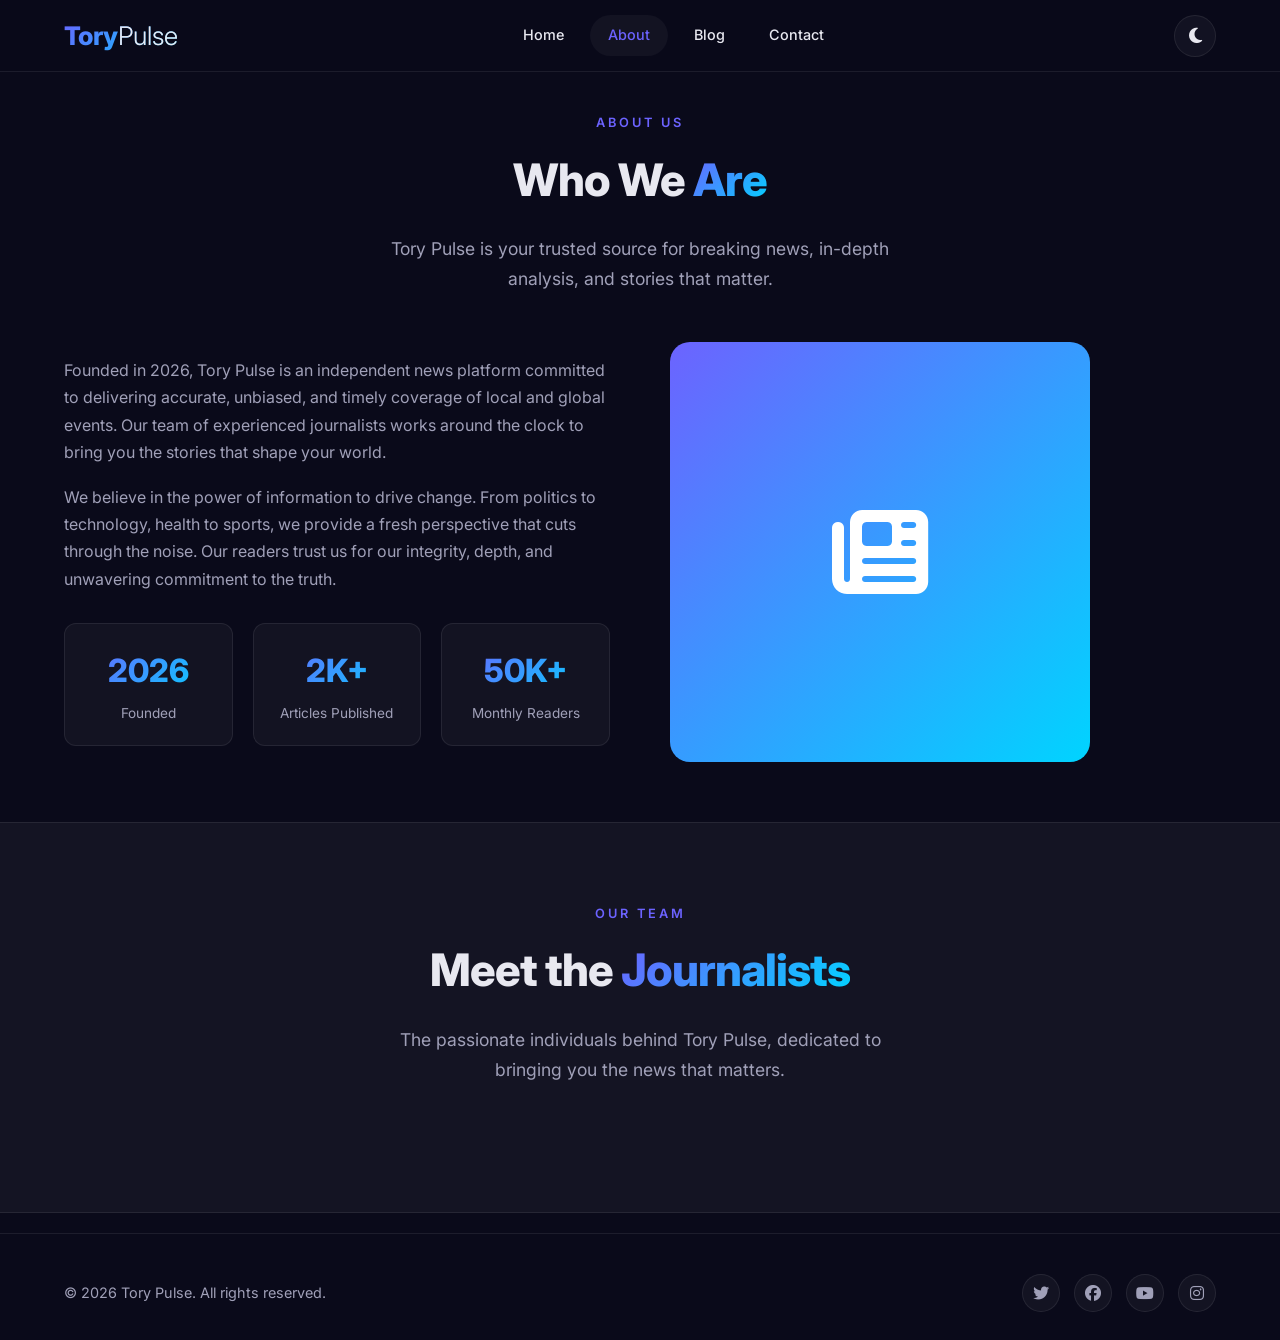
==== about.html @ 14d014d5 "Update About page for Tory Pulse branding" ====
<!DOCTYPE html>
<html lang="en" data-theme="dark">
<head>
    <meta charset="UTF-8" />
    <meta name="viewport" content="width=device-width, initial-scale=1.0" />
    <title>Tory Pulse | About Us</title>
    <link href="https://fonts.googleapis.com/css2?family=Inter:wght@300;400;500;600;700;800;900&display=swap" rel="stylesheet" />
    <link rel="stylesheet" href="https://cdnjs.cloudflare.com/ajax/libs/font-awesome/6.5.0/css/all.min.css" />
    <link rel="stylesheet" href="css/style.css" />
</head>
<body>

    <!-- HEADER -->
    <header class="header">
        <div class="container">
            <a href="index.html" class="logo">Tory<span>Pulse</span></a>
            <nav class="nav-links" id="navLinks">
                <a href="index.html">Home</a>
                <a href="about.html" class="active">About</a>
                <a href="blog.html">Blog</a>
                <a href="contact.html">Contact</a>
            </nav>
            <div style="display:flex;align-items:center;gap:6px;">
                <button class="theme-toggle" id="themeToggle"><i class="fas fa-moon"></i></button>
                <button class="hamburger" id="hamburger"><span></span><span></span><span></span></button>
            </div>
        </div>
    </header>

    <!-- ABOUT HERO -->
    <section style="padding:calc(var(--header-height) + 40px) 0 60px;">
        <div class="container">
            <div class="section-header center">
                <div class="section-label">About Us</div>
                <h2 class="section-title">Who We <span class="highlight">Are</span></h2>
                <p class="section-desc">Tory Pulse is your trusted source for breaking news, in-depth analysis, and stories that matter.</p>
            </div>
            <div class="about-grid">
                <div class="about-text">
                    <p>
                        Founded in 2026, Tory Pulse is an independent news platform committed to delivering accurate, unbiased, and timely coverage of local and global events. Our team of experienced journalists works around the clock to bring you the stories that shape your world.
                    </p>
                    <p>
                        We believe in the power of information to drive change. From politics to technology, health to sports, we provide a fresh perspective that cuts through the noise. Our readers trust us for our integrity, depth, and unwavering commitment to the truth.
                    </p>
                    <div class="about-stats">
                        <div class="stat-item">
                            <div class="number">2026</div>
                            <div class="label">Founded</div>
                        </div>
                        <div class="stat-item">
                            <div class="number">2K+</div>
                            <div class="label">Articles Published</div>
                        </div>
                        <div class="stat-item">
                            <div class="number">50K+</div>
                            <div class="label">Monthly Readers</div>
                        </div>
                    </div>
                </div>
                <div class="about-image">
                    <div class="img-placeholder">
                        <i class="fas fa-newspaper"></i>
                    </div>
                </div>
            </div>
        </div>
    </section>

    <!-- OUR TEAM (replacing Skills) -->
    <section style="background:var(--bg-card);border-top:1px solid var(--border);border-bottom:1px solid var(--border);padding:80px 0;">
        <div class="container">
            <div class="section-header center">
                <div class="section-label">Our Team</div>
                <h2 class="section-title">Meet the <span class="highlight">Journalists</span></h2>
                <p class="section-desc">The passionate individuals behind Tory Pulse, dedicated to bringing you the news that matters.</p>
            </div>
            <div class="projects-grid" id="teamGrid">
                <!-- Injected via JS -->
            </div>
        </div>
    </section>

    <!-- FOOTER -->
    <footer class="footer">
        <div class="container">
            <div class="copy">&copy; 2026 Tory Pulse. All rights reserved.</div>
            <div class="social-links">
                <a href="#"><i class="fab fa-twitter"></i></a>
                <a href="#"><i class="fab fa-facebook"></i></a>
                <a href="#"><i class="fab fa-youtube"></i></a>
                <a href="#"><i class="fab fa-instagram"></i></a>
            </div>
        </div>
    </footer>

    <script src="js/script.js"></script>
</body>
</html>
---- css/style.css ----
:root {
            --primary: #6C63FF;
            --primary-dark: #5a52d5;
            --secondary: #00D4FF;
            --accent: #FF6B9D;
            --bg: #0a0a1a;
            --bg-card: rgba(255, 255, 255, 0.04);
            --bg-card-hover: rgba(255, 255, 255, 0.08);
            --text: #e8e8f0;
            --text-muted: #a0a0b8;
            --border: rgba(255, 255, 255, 0.08);
            --radius: 20px;
            --radius-sm: 12px;
            --transition: 0.4s cubic-bezier(0.25, 0.46, 0.45, 0.94);
            --font: 'Inter', sans-serif;
            --max-width: 1200px;
            --header-height: 72px;
        }
        [data-theme="light"] {
            --bg: #f5f5fa;
            --bg-card: rgba(0, 0, 0, 0.04);
            --bg-card-hover: rgba(0, 0, 0, 0.08);
            --text: #1a1a2e;
            --text-muted: #555570;
            --border: rgba(0, 0, 0, 0.08);
        }
        * { margin:0; padding:0; box-sizing:border-box; }
        html { scroll-behavior:smooth; scroll-padding-top:var(--header-height); }
        body { font-family:var(--font); background:var(--bg); color:var(--text); line-height:1.7; transition:background var(--transition), color var(--transition); }
        a { text-decoration:none; color:inherit; }
        .container { max-width:var(--max-width); margin:0 auto; padding:0 24px; }

        /* HEADER */
        .header { position:fixed; top:0; left:0; right:0; height:var(--header-height); z-index:1000; background:rgba(10,10,26,0.75); backdrop-filter:blur(16px); border-bottom:1px solid var(--border); display:flex; align-items:center; }
        [data-theme="light"] .header { background:rgba(245,245,250,0.80); }
        .header .container { display:flex; align-items:center; justify-content:space-between; width:100%; }
        .logo { font-size:1.6rem; font-weight:800; background:linear-gradient(135deg, var(--primary), var(--secondary)); -webkit-background-clip:text; -webkit-text-fill-color:transparent; background-clip:text; }
        .logo span { font-weight:300; -webkit-text-fill-color:var(--text); }
        .nav-links { display:flex; align-items:center; gap:8px; }
        .nav-links a { padding:8px 18px; border-radius:50px; font-size:0.9rem; font-weight:500; transition:all var(--transition); cursor:pointer; }
        .nav-links a:hover, .nav-links a.active { background:var(--bg-card); color:var(--primary); }
        .theme-toggle { background:var(--bg-card); border:1px solid var(--border); border-radius:50px; width:42px; height:42px; display:flex; align-items:center; justify-content:center; cursor:pointer; font-size:1.1rem; color:var(--text); transition:all var(--transition); margin-left:6px; }
        .theme-toggle:hover { background:var(--bg-card-hover); transform:rotate(20deg); }
        .hamburger { display:none; flex-direction:column; gap:5px; cursor:pointer; background:none; border:none; padding:6px; }
        .hamburger span { display:block; width:26px; height:2.5px; background:var(--text); border-radius:4px; transition:all var(--transition); }
        .hamburger.active span:nth-child(1) { transform:rotate(45deg) translate(5px,5px); }
        .hamburger.active span:nth-child(2) { opacity:0; }
        .hamburger.active span:nth-child(3) { transform:rotate(-45deg) translate(5px,-5px); }

        /* PAGE SECTIONS */
        .page-section { display:none; padding-top:var(--header-height); }
        .page-section.active { display:block; }

        /* HERO (on home) */
        .hero { min-height:100vh; display:flex; align-items:center; padding:calc(var(--header-height)+40px) 0 60px; }
        .hero .container { display:grid; grid-template-columns:1fr 1fr; gap:60px; align-items:center; }
        .hero-content h1 { font-size:3.8rem; font-weight:900; line-height:1.1; margin-bottom:16px; }
        .hero-content h1 .highlight { background:linear-gradient(135deg, var(--primary), var(--secondary)); -webkit-background-clip:text; -webkit-text-fill-color:transparent; background-clip:text; }
        .hero-content .typing-wrapper { font-size:1.4rem; font-weight:500; color:var(--text-muted); margin-bottom:20px; min-height:2.4rem; }
        .hero-content .typing-wrapper .typed-text { color:var(--secondary); font-weight:600; }
        .hero-content p { font-size:1.1rem; color:var(--text-muted); max-width:480px; margin-bottom:32px; }
        .hero-buttons { display:flex; gap:14px; flex-wrap:wrap; }
        .hero-image .avatar-wrapper { width:380px; height:380px; border-radius:50%; background:linear-gradient(135deg, var(--primary), var(--secondary)); padding:5px; animation:float 6s ease-in-out infinite; }
        .hero-image .avatar-wrapper .avatar { width:100%; height:100%; border-radius:50%; background:var(--bg); display:flex; align-items:center; justify-content:center; font-size:8rem; color:var(--primary); }
        @keyframes float { 0%,100% { transform:translateY(0); } 50% { transform:translateY(-18px); } }
        .hero-social { display:flex; gap:16px; margin-top:28px; }
        .hero-social a { width:44px; height:44px; border-radius:50%; background:var(--bg-card); border:1px solid var(--border); display:flex; align-items:center; justify-content:center; color:var(--text-muted); font-size:1.2rem; transition:all var(--transition); }
        .hero-social a:hover { background:var(--primary); color:#fff; transform:translateY(-4px); }

        /* BUTTONS */
        .btn { display:inline-flex; align-items:center; gap:10px; padding:14px 32px; border-radius:50px; font-weight:600; font-size:0.95rem; border:none; cursor:pointer; transition:all var(--transition); background:var(--bg-card); color:var(--text); border:1px solid var(--border); }
        .btn-primary { background:linear-gradient(135deg, var(--primary), var(--secondary)); color:#fff !important; border:none; }
        .btn-primary:hover { transform:translateY(-3px); box-shadow:0 12px 40px rgba(108,99,255,0.35); }
        .btn-outline:hover { background:var(--bg-card-hover); transform:translateY(-3px); }

        /* SECTION COMMON */
        section { padding:80px 0; }
        .section-label { font-size:0.8rem; text-transform:uppercase; letter-spacing:3px; color:var(--primary); font-weight:600; margin-bottom:8px; }
        .section-title { font-size:2.8rem; font-weight:800; letter-spacing:-1px; margin-bottom:16px; }
        .section-title .highlight { background:linear-gradient(135deg, var(--primary), var(--secondary)); -webkit-background-clip:text; -webkit-text-fill-color:transparent; background-clip:text; }
        .section-desc { color:var(--text-muted); font-size:1.1rem; max-width:540px; }
        .section-header { margin-bottom:48px; }
        .section-header.center { text-align:center; }
        .section-header.center .section-desc { margin:0 auto; }

        /* ABOUT */
        .about-grid { display:grid; grid-template-columns:1fr 1fr; gap:60px; align-items:center; }
        .about-text p { color:var(--text-muted); margin-bottom:18px; }
        .about-stats { display:grid; grid-template-columns:repeat(3,1fr); gap:20px; margin-top:30px; }
        .stat-item { background:var(--bg-card); border:1px solid var(--border); border-radius:var(--radius-sm); padding:20px; text-align:center; transition:all var(--transition); }
        .stat-item:hover { transform:translateY(-4px); background:var(--bg-card-hover); }
        .stat-item .number { font-size:2rem; font-weight:800; background:linear-gradient(135deg, var(--primary), var(--secondary)); -webkit-background-clip:text; -webkit-text-fill-color:transparent; background-clip:text; }
        .stat-item .label { font-size:0.85rem; color:var(--text-muted); margin-top:4px; }
        .about-image .img-placeholder { width:100%; max-width:420px; aspect-ratio:1/1; border-radius:var(--radius); background:linear-gradient(135deg, var(--primary), var(--secondary)); display:flex; align-items:center; justify-content:center; font-size:6rem; color:#fff; }

        /* SKILLS */
        .skills-grid { display:grid; grid-template-columns:repeat(auto-fit,minmax(140px,1fr)); gap:20px; }
        .skill-item { background:var(--bg-card); border:1px solid var(--border); border-radius:var(--radius-sm); padding:24px 16px; text-align:center; transition:all var(--transition); }
        .skill-item:hover { transform:translateY(-6px); background:var(--bg-card-hover); border-color:var(--primary); }
        .skill-item .icon { font-size:2.6rem; margin-bottom:10px; display:block; }
        .skill-item .name { font-weight:600; font-size:0.95rem; }
        .skill-item .level { display:block; width:100%; height:4px; background:var(--border); border-radius:4px; margin-top:12px; overflow:hidden; }
        .skill-item .level .bar { height:100%; border-radius:4px; background:linear-gradient(90deg, var(--primary), var(--secondary)); width:0%; transition:width 1.2s ease; }

        /* PROJECTS */
        .project-filters { display:flex; gap:10px; flex-wrap:wrap; margin-bottom:32px; justify-content:center; }
        .project-filters .filter-btn { padding:8px 22px; border-radius:50px; background:var(--bg-card); border:1px solid var(--border); color:var(--text-muted); font-weight:500; font-size:0.85rem; cursor:pointer; transition:all var(--transition); }
        .project-filters .filter-btn:hover, .project-filters .filter-btn.active { background:var(--primary); color:#fff; border-color:var(--primary); }
        .projects-grid { display:grid; grid-template-columns:repeat(auto-fill,minmax(320px,1fr)); gap:28px; }
        .project-card { background:var(--bg-card); border:1px solid var(--border); border-radius:var(--radius); overflow:hidden; transition:all var(--transition); }
        .project-card:hover { transform:translateY(-8px); border-color:var(--primary); box-shadow:0 20px 50px rgba(0,0,0,0.3); }
        .project-card .thumb { height:200px; background:linear-gradient(135deg, var(--primary-dark), var(--secondary)); display:flex; align-items:center; justify-content:center; font-size:3rem; color:rgba(255,255,255,0.5); }
        .project-card .body { padding:24px; }
        .project-card .body .tag { display:inline-block; padding:4px 14px; border-radius:50px; background:rgba(108,99,255,0.15); color:var(--primary); font-size:0.7rem; font-weight:600; text-transform:uppercase; margin-bottom:10px; }
        .project-card .body h3 { font-size:1.2rem; font-weight:700; margin-bottom:8px; }
        .project-card .body p { color:var(--text-muted); font-size:0.95rem; }

        /* TESTIMONIALS */
        .testimonials-grid { display:grid; grid-template-columns:repeat(auto-fill,minmax(280px,1fr)); gap:28px; }
        .testimonial-card { background:var(--bg-card); border:1px solid var(--border); border-radius:var(--radius); padding:30px; transition:all var(--transition); }
        .testimonial-card:hover { transform:translateY(-6px); border-color:var(--primary); }
        .testimonial-card .stars { color:#fbbf24; font-size:1rem; margin-bottom:12px; letter-spacing:2px; }
        .testimonial-card blockquote { font-size:1rem; color:var(--text-muted); font-style:italic; margin-bottom:16px; line-height:1.8; }
        .testimonial-card .author { display:flex; align-items:center; gap:14px; }
        .testimonial-card .author .avatar-sm { width:44px; height:44px; border-radius:50%; background:linear-gradient(135deg, var(--primary), var(--secondary)); display:flex; align-items:center; justify-content:center; font-weight:700; color:#fff; font-size:1.1rem; }
        .testimonial-card .author .info .name { font-weight:600; }
        .testimonial-card .author .info .role { font-size:0.8rem; color:var(--text-muted); }

        /* CONTACT */
        .contact-wrapper { display:grid; grid-template-columns:1fr 1.2fr; gap:50px; align-items:start; }
        .contact-info h3 { font-size:1.6rem; font-weight:700; margin-bottom:12px; }
        .contact-info p { color:var(--text-muted); margin-bottom:28px; }
        .contact-info .contact-item { display:flex; align-items:center; gap:16px; margin-bottom:18px; }
        .contact-info .contact-item .icon { width:44px; height:44px; border-radius:50%; background:var(--bg-card); border:1px solid var(--border); display:flex; align-items:center; justify-content:center; color:var(--primary); font-size:1.1rem; flex-shrink:0; }
        .contact-info .contact-item .text .label { font-size:0.75rem; text-transform:uppercase; letter-spacing:1px; color:var(--text-muted); }
        .contact-info .contact-item .text .value { font-weight:500; }
        .contact-form { background:var(--bg-card); border:1px solid var(--border); border-radius:var(--radius); padding:36px; }
        .contact-form .form-group { margin-bottom:20px; }
        .contact-form label { display:block; font-weight:500; font-size:0.9rem; margin-bottom:6px; }
        .contact-form input, .contact-form textarea { width:100%; padding:14px 18px; border-radius:var(--radius-sm); border:1px solid var(--border); background:var(--bg); color:var(--text); font-size:0.95rem; font-family:inherit; outline:none; }
        .contact-form input:focus, .contact-form textarea:focus { border-color:var(--primary); box-shadow:0 0 0 4px rgba(108,99,255,0.12); }
        .contact-form textarea { resize:vertical; min-height:130px; }
        .contact-form .btn { width:100%; justify-content:center; }
        .form-feedback { margin-top:14px; padding:12px 18px; border-radius:var(--radius-sm); font-weight:500; display:none; }
        .form-feedback.success { display:block; background:rgba(34,197,94,0.15); color:#22c55e; border:1px solid rgba(34,197,94,0.2); }
        .form-feedback.error { display:block; background:rgba(239,68,68,0.15); color:#ef4444; border:1px solid rgba(239,68,68,0.2); }

        /* FOOTER */
        .footer { border-top:1px solid var(--border); padding:40px 0 28px; margin-top:20px; }
        .footer .container { display:flex; justify-content:space-between; align-items:center; flex-wrap:wrap; gap:20px; }
        .footer .copy { color:var(--text-muted); font-size:0.9rem; }
        .footer .social-links { display:flex; gap:14px; }
        .footer .social-links a { width:38px; height:38px; border-radius:50%; background:var(--bg-card); border:1px solid var(--border); display:flex; align-items:center; justify-content:center; color:var(--text-muted); transition:all var(--transition); }
        .footer .social-links a:hover { background:var(--primary); color:#fff; transform:translateY(-3px); }

        /* RESPONSIVE */
        @media (max-width:1024px) {
            .hero .container { grid-template-columns:1fr; text-align:center; }
            .hero-content p { margin:0 auto 32px; }
            .hero-buttons, .hero-social { justify-content:center; }
            .hero-image .avatar-wrapper { width:260px; height:260px; }
            .about-grid { grid-template-columns:1fr; text-align:center; }
            .about-stats { justify-items:center; }
            .contact-wrapper { grid-template-columns:1fr; }
            .section-title { font-size:2.2rem; }
            .hero-content h1 { font-size:2.8rem; }
        }
        @media (max-width:768px) {
            .nav-links { position:fixed; top:var(--header-height); left:0; right:0; background:var(--bg); border-bottom:1px solid var(--border); flex-direction:column; padding:20px 24px; gap:6px; transform:translateY(-120%); transition:transform var(--transition); backdrop-filter:blur(16px); background:rgba(10,10,26,0.92); }
            [data-theme="light"] .nav-links { background:rgba(245,245,250,0.92); }
            .nav-links.open { transform:translateY(0); }
            .nav-links a { width:100%; text-align:center; padding:12px; }
            .hamburger { display:flex; }
            .hero-content h1 { font-size:2.2rem; }
            .hero-image .avatar-wrapper { width:200px; height:200px; }
            .hero-image .avatar-wrapper .avatar { font-size:5rem; }
            .section-title { font-size:1.8rem; }
            .projects-grid { grid-template-columns:1fr; }
            .testimonials-grid { grid-template-columns:1fr; }
            .about-stats { grid-template-columns:1fr 1fr; }
            .skills-grid { grid-template-columns:repeat(2,1fr); }
            .footer .container { flex-direction:column; text-align:center; }
        }
        @media (max-width:480px) {
            .skills-grid { grid-template-columns:1fr 1fr; gap:12px; }
            .hero-content h1 { font-size:1.8rem; }
            .hero-content .typing-wrapper { font-size:1.1rem; }
            .btn { padding:12px 24px; font-size:0.85rem; }
            .container { padding:0 16px; }
            .contact-form { padding:20px; }
        }
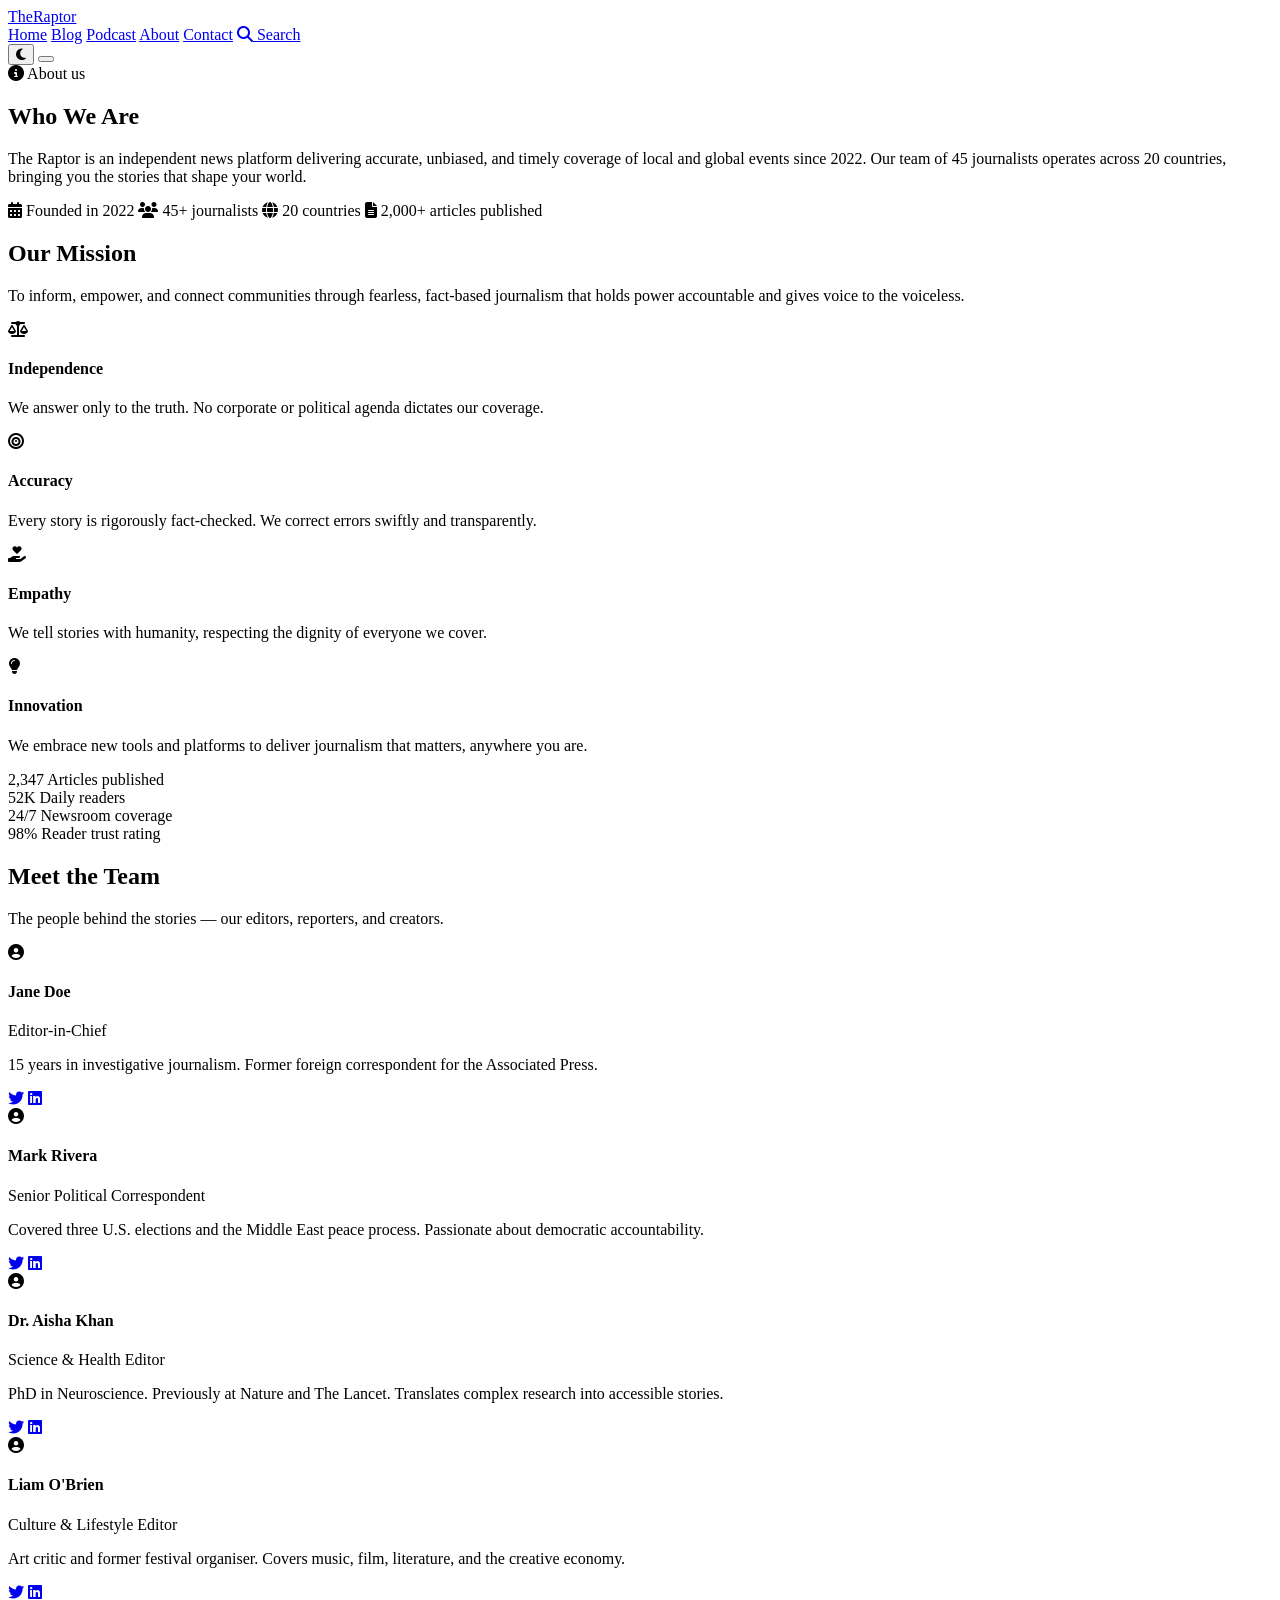
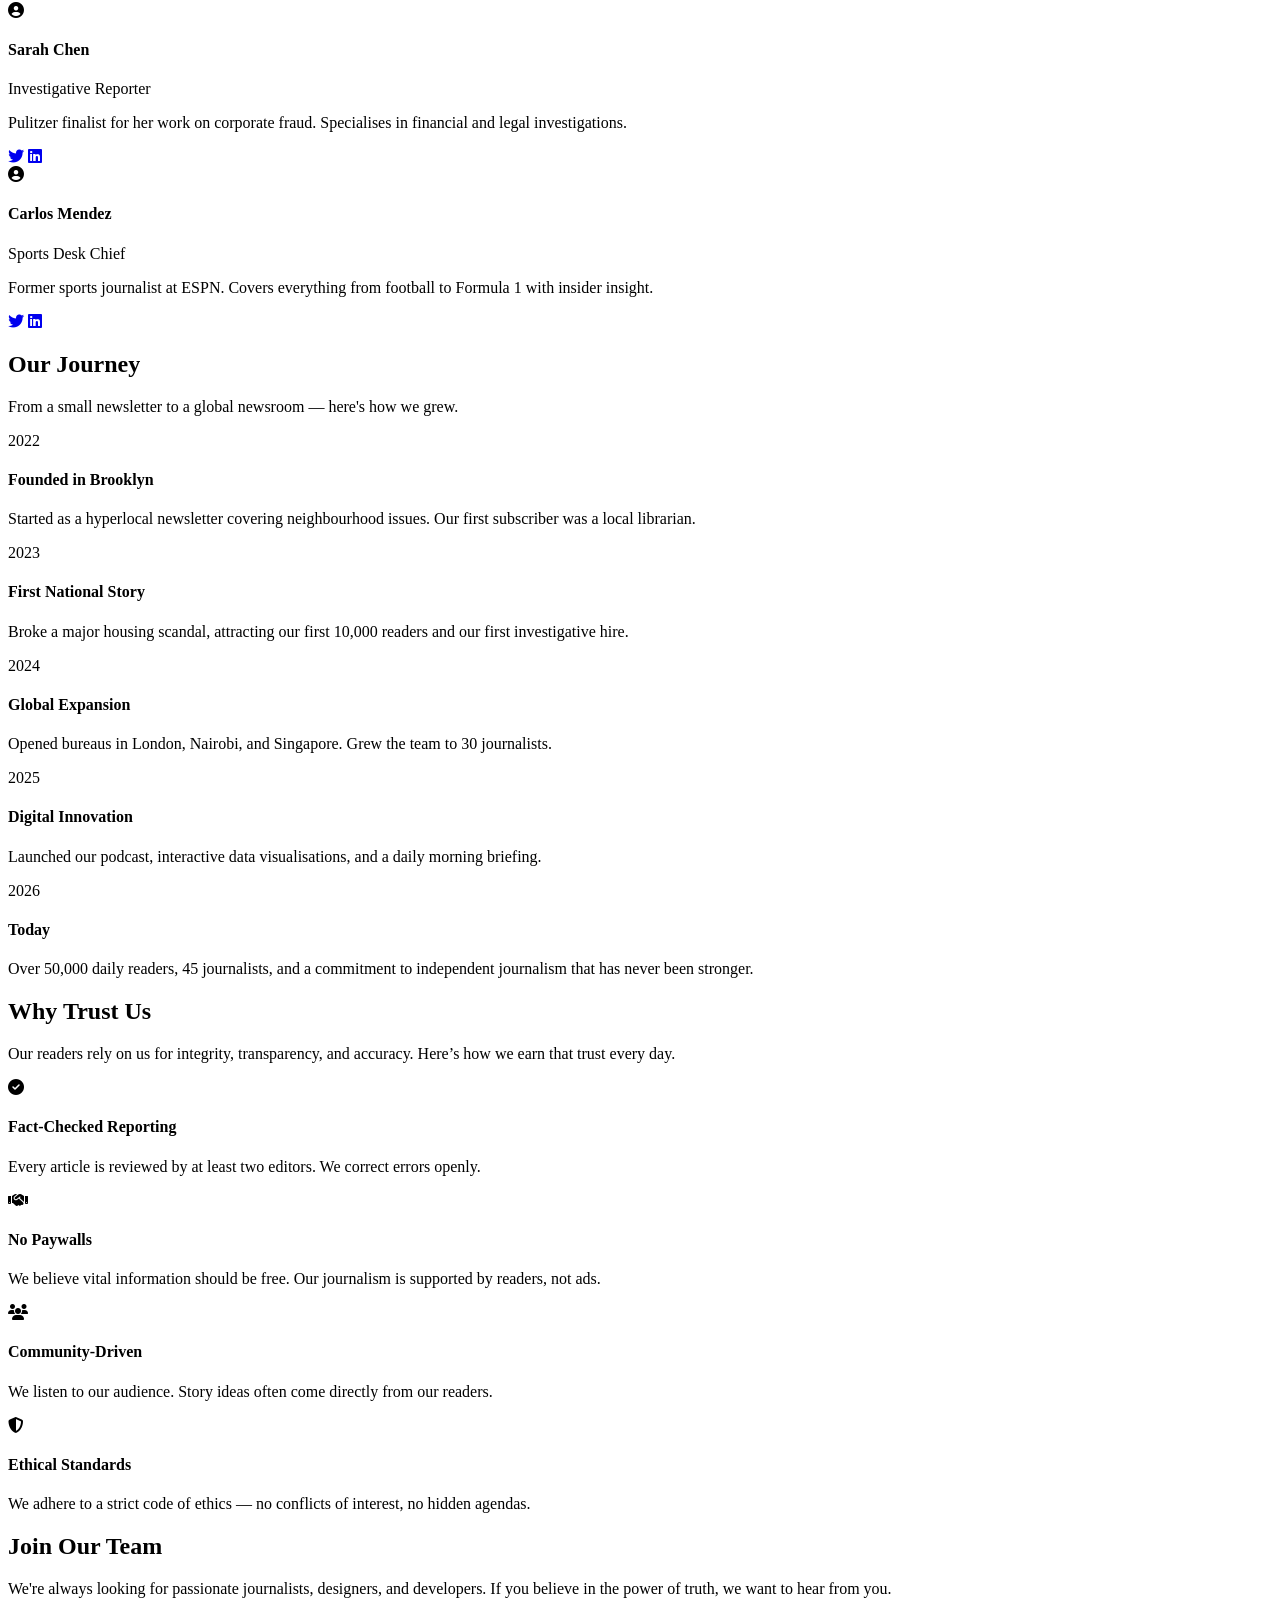
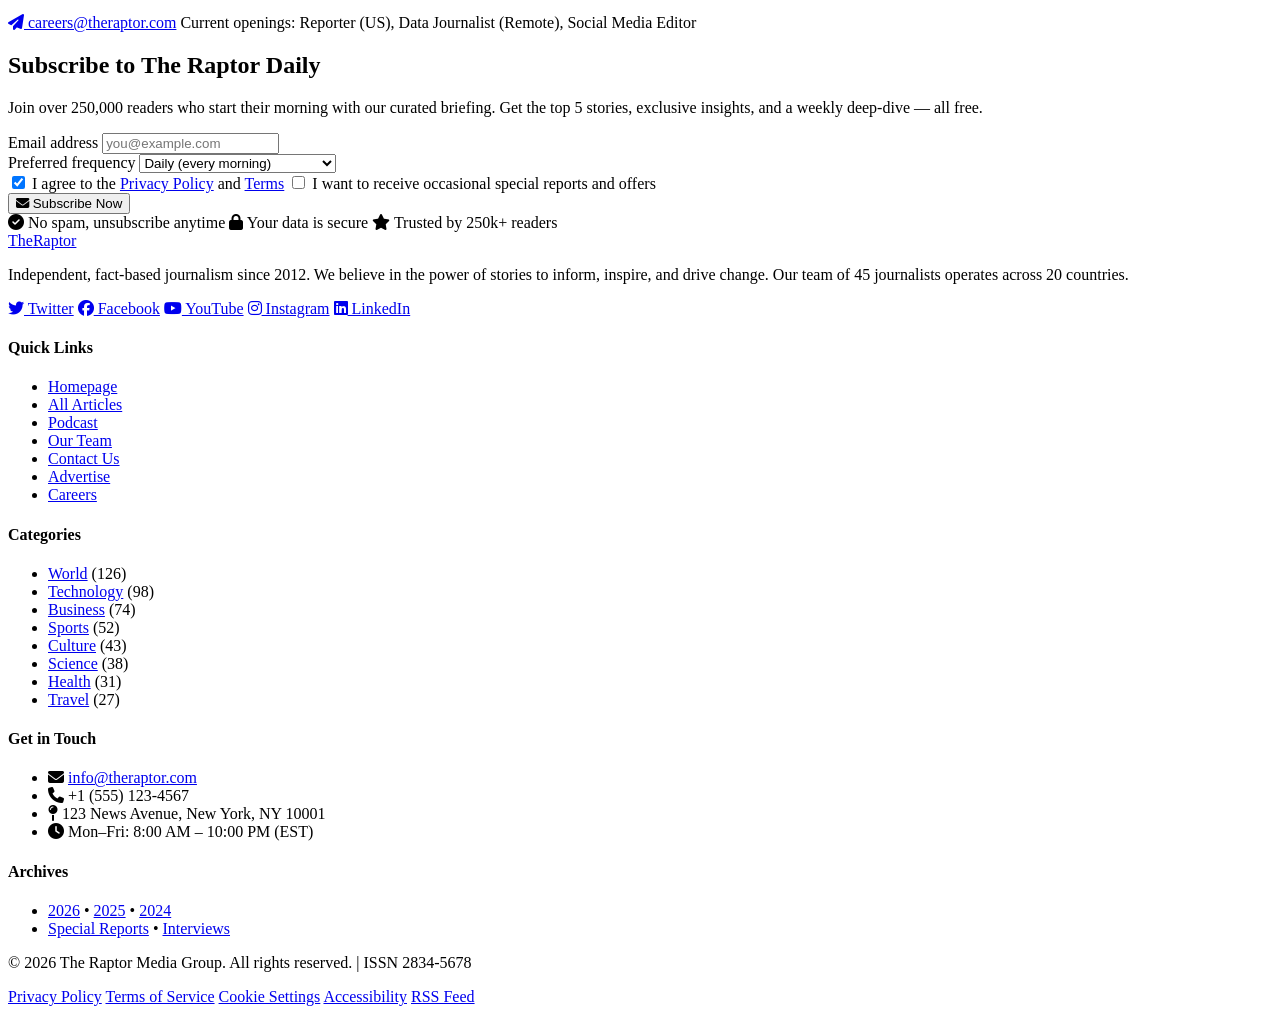
==== commit 07766915: "Refactor about.html structure and content" ====
--- a/about.html
+++ b/about.html
@@ -1,99 +1,390 @@
 <!DOCTYPE html>
-<html lang="en" data-theme="dark">
+<html lang="en">
 <head>
     <meta charset="UTF-8" />
     <meta name="viewport" content="width=device-width, initial-scale=1.0" />
-    <title>Tory Pulse | About Us</title>
+    <title>The Raptor – About</title>
     <link href="https://fonts.googleapis.com/css2?family=Inter:wght@300;400;500;600;700;800;900&display=swap" rel="stylesheet" />
     <link rel="stylesheet" href="https://cdnjs.cloudflare.com/ajax/libs/font-awesome/6.5.0/css/all.min.css" />
-    <link rel="stylesheet" href="css/style.css" />
 </head>
 <body>
 
-    <!-- HEADER -->
-    <header class="header">
-        <div class="container">
-            <a href="index.html" class="logo">Tory<span>Pulse</span></a>
-            <nav class="nav-links" id="navLinks">
+    <!-- ===== HEADER (identical to index) ===== -->
+    <header>
+        <div>
+            <a href="index.html">The<span>Raptor</span></a>
+            <nav>
                 <a href="index.html">Home</a>
-                <a href="about.html" class="active">About</a>
                 <a href="blog.html">Blog</a>
+                <a href="podcast.html">Podcast</a>
+                <a href="about.html">About</a>
                 <a href="contact.html">Contact</a>
+                <a href="#"><i class="fas fa-search"></i> Search</a>
             </nav>
-            <div style="display:flex;align-items:center;gap:6px;">
-                <button class="theme-toggle" id="themeToggle"><i class="fas fa-moon"></i></button>
-                <button class="hamburger" id="hamburger"><span></span><span></span><span></span></button>
+            <div>
+                <button><i class="fas fa-moon"></i></button>
+                <button><span></span><span></span><span></span></button>
             </div>
         </div>
     </header>
 
-    <!-- ABOUT HERO -->
-    <section style="padding:calc(var(--header-height) + 40px) 0 60px;">
-        <div class="container">
-            <div class="section-header center">
-                <div class="section-label">About Us</div>
-                <h2 class="section-title">Who We <span class="highlight">Are</span></h2>
-                <p class="section-desc">Tory Pulse is your trusted source for breaking news, in-depth analysis, and stories that matter.</p>
-            </div>
-            <div class="about-grid">
-                <div class="about-text">
-                    <p>
-                        Founded in 2026, Tory Pulse is an independent news platform committed to delivering accurate, unbiased, and timely coverage of local and global events. Our team of experienced journalists works around the clock to bring you the stories that shape your world.
-                    </p>
-                    <p>
-                        We believe in the power of information to drive change. From politics to technology, health to sports, we provide a fresh perspective that cuts through the noise. Our readers trust us for our integrity, depth, and unwavering commitment to the truth.
-                    </p>
-                    <div class="about-stats">
-                        <div class="stat-item">
-                            <div class="number">2026</div>
-                            <div class="label">Founded</div>
+    <!-- ===== ABOUT HERO ===== -->
+    <section>
+        <div>
+            <div>
+                <span><i class="fas fa-info-circle"></i> About us</span>
+                <h1>Who We <span>Are</span></h1>
+                <p>The Raptor is an independent news platform delivering accurate, unbiased, and timely coverage of local and global events since 2022. Our team of 45 journalists operates across 20 countries, bringing you the stories that shape your world.</p>
+                <div>
+                    <span><i class="fas fa-calendar-alt"></i> Founded in 2022</span>
+                    <span><i class="fas fa-users"></i> 45+ journalists</span>
+                    <span><i class="fas fa-globe"></i> 20 countries</span>
+                    <span><i class="fas fa-file-alt"></i> 2,000+ articles published</span>
+                </div>
+            </div>
+        </div>
+    </section>
+
+    <!-- ===== OUR MISSION & VALUES ===== -->
+    <section>
+        <div>
+            <div>
+                <h2>Our <span>Mission</span></h2>
+                <p>To inform, empower, and connect communities through fearless, fact‑based journalism that holds power accountable and gives voice to the voiceless.</p>
+            </div>
+            <div>
+                <div>
+                    <div><i class="fas fa-balance-scale"></i></div>
+                    <div>
+                        <h4>Independence</h4>
+                        <p>We answer only to the truth. No corporate or political agenda dictates our coverage.</p>
+                    </div>
+                </div>
+                <div>
+                    <div><i class="fas fa-bullseye"></i></div>
+                    <div>
+                        <h4>Accuracy</h4>
+                        <p>Every story is rigorously fact‑checked. We correct errors swiftly and transparently.</p>
+                    </div>
+                </div>
+                <div>
+                    <div><i class="fas fa-hand-holding-heart"></i></div>
+                    <div>
+                        <h4>Empathy</h4>
+                        <p>We tell stories with humanity, respecting the dignity of everyone we cover.</p>
+                    </div>
+                </div>
+                <div>
+                    <div><i class="fas fa-lightbulb"></i></div>
+                    <div>
+                        <h4>Innovation</h4>
+                        <p>We embrace new tools and platforms to deliver journalism that matters, anywhere you are.</p>
+                    </div>
+                </div>
+            </div>
+        </div>
+    </section>
+
+    <!-- ===== STATS / MILESTONES ===== -->
+    <section>
+        <div>
+            <div>
+                <div>
+                    <span>2,347</span>
+                    <span>Articles published</span>
+                </div>
+                <div>
+                    <span>52K</span>
+                    <span>Daily readers</span>
+                </div>
+                <div>
+                    <span>24/7</span>
+                    <span>Newsroom coverage</span>
+                </div>
+                <div>
+                    <span>98%</span>
+                    <span>Reader trust rating</span>
+                </div>
+            </div>
+        </div>
+    </section>
+
+    <!-- ===== MEET THE TEAM ===== -->
+    <section>
+        <div>
+            <div>
+                <h2>Meet the <span>Team</span></h2>
+                <p>The people behind the stories — our editors, reporters, and creators.</p>
+            </div>
+            <div>
+                <!-- Team member 1 -->
+                <div>
+                    <div><i class="fas fa-user-circle"></i></div>
+                    <h4>Jane Doe</h4>
+                    <span>Editor‑in‑Chief</span>
+                    <p>15 years in investigative journalism. Former foreign correspondent for the Associated Press.</p>
+                    <div>
+                        <a href="#"><i class="fab fa-twitter"></i></a>
+                        <a href="#"><i class="fab fa-linkedin"></i></a>
+                    </div>
+                </div>
+                <!-- Team member 2 -->
+                <div>
+                    <div><i class="fas fa-user-circle"></i></div>
+                    <h4>Mark Rivera</h4>
+                    <span>Senior Political Correspondent</span>
+                    <p>Covered three U.S. elections and the Middle East peace process. Passionate about democratic accountability.</p>
+                    <div>
+                        <a href="#"><i class="fab fa-twitter"></i></a>
+                        <a href="#"><i class="fab fa-linkedin"></i></a>
+                    </div>
+                </div>
+                <!-- Team member 3 -->
+                <div>
+                    <div><i class="fas fa-user-circle"></i></div>
+                    <h4>Dr. Aisha Khan</h4>
+                    <span>Science &amp; Health Editor</span>
+                    <p>PhD in Neuroscience. Previously at Nature and The Lancet. Translates complex research into accessible stories.</p>
+                    <div>
+                        <a href="#"><i class="fab fa-twitter"></i></a>
+                        <a href="#"><i class="fab fa-linkedin"></i></a>
+                    </div>
+                </div>
+                <!-- Team member 4 -->
+                <div>
+                    <div><i class="fas fa-user-circle"></i></div>
+                    <h4>Liam O'Brien</h4>
+                    <span>Culture &amp; Lifestyle Editor</span>
+                    <p>Art critic and former festival organiser. Covers music, film, literature, and the creative economy.</p>
+                    <div>
+                        <a href="#"><i class="fab fa-twitter"></i></a>
+                        <a href="#"><i class="fab fa-linkedin"></i></a>
+                    </div>
+                </div>
+                <!-- Team member 5 -->
+                <div>
+                    <div><i class="fas fa-user-circle"></i></div>
+                    <h4>Sarah Chen</h4>
+                    <span>Investigative Reporter</span>
+                    <p>Pulitzer finalist for her work on corporate fraud. Specialises in financial and legal investigations.</p>
+                    <div>
+                        <a href="#"><i class="fab fa-twitter"></i></a>
+                        <a href="#"><i class="fab fa-linkedin"></i></a>
+                    </div>
+                </div>
+                <!-- Team member 6 -->
+                <div>
+                    <div><i class="fas fa-user-circle"></i></div>
+                    <h4>Carlos Mendez</h4>
+                    <span>Sports Desk Chief</span>
+                    <p>Former sports journalist at ESPN. Covers everything from football to Formula 1 with insider insight.</p>
+                    <div>
+                        <a href="#"><i class="fab fa-twitter"></i></a>
+                        <a href="#"><i class="fab fa-linkedin"></i></a>
+                    </div>
+                </div>
+            </div>
+        </div>
+    </section>
+
+    <!-- ===== OUR HISTORY (timeline) ===== -->
+    <section>
+        <div>
+            <div>
+                <h2>Our <span>Journey</span></h2>
+                <p>From a small newsletter to a global newsroom — here's how we grew.</p>
+            </div>
+            <div>
+                <div>
+                    <span>2022</span>
+                    <div>
+                        <h4>Founded in Brooklyn</h4>
+                        <p>Started as a hyperlocal newsletter covering neighbourhood issues. Our first subscriber was a local librarian.</p>
+                    </div>
+                </div>
+                <div>
+                    <span>2023</span>
+                    <div>
+                        <h4>First National Story</h4>
+                        <p>Broke a major housing scandal, attracting our first 10,000 readers and our first investigative hire.</p>
+                    </div>
+                </div>
+                <div>
+                    <span>2024</span>
+                    <div>
+                        <h4>Global Expansion</h4>
+                        <p>Opened bureaus in London, Nairobi, and Singapore. Grew the team to 30 journalists.</p>
+                    </div>
+                </div>
+                <div>
+                    <span>2025</span>
+                    <div>
+                        <h4>Digital Innovation</h4>
+                        <p>Launched our podcast, interactive data visualisations, and a daily morning briefing.</p>
+                    </div>
+                </div>
+                <div>
+                    <span>2026</span>
+                    <div>
+                        <h4>Today</h4>
+                        <p>Over 50,000 daily readers, 45 journalists, and a commitment to independent journalism that has never been stronger.</p>
+                    </div>
+                </div>
+            </div>
+        </div>
+    </section>
+
+    <!-- ===== WHY TRUST US ===== -->
+    <section>
+        <div>
+            <div>
+                <h2>Why <span>Trust Us</span></h2>
+                <p>Our readers rely on us for integrity, transparency, and accuracy. Here’s how we earn that trust every day.</p>
+            </div>
+            <div>
+                <div>
+                    <i class="fas fa-check-circle"></i>
+                    <h4>Fact‑Checked Reporting</h4>
+                    <p>Every article is reviewed by at least two editors. We correct errors openly.</p>
+                </div>
+                <div>
+                    <i class="fas fa-handshake"></i>
+                    <h4>No Paywalls</h4>
+                    <p>We believe vital information should be free. Our journalism is supported by readers, not ads.</p>
+                </div>
+                <div>
+                    <i class="fas fa-users"></i>
+                    <h4>Community‑Driven</h4>
+                    <p>We listen to our audience. Story ideas often come directly from our readers.</p>
+                </div>
+                <div>
+                    <i class="fas fa-shield-alt"></i>
+                    <h4>Ethical Standards</h4>
+                    <p>We adhere to a strict code of ethics — no conflicts of interest, no hidden agendas.</p>
+                </div>
+            </div>
+        </div>
+    </section>
+
+    <!-- ===== JOIN US (careers) ===== -->
+    <section>
+        <div>
+            <div>
+                <h2>Join <span>Our Team</span></h2>
+                <p>We're always looking for passionate journalists, designers, and developers. If you believe in the power of truth, we want to hear from you.</p>
+                <a href="mailto:careers@theraptor.com"><i class="fas fa-paper-plane"></i> careers@theraptor.com</a>
+                <span>Current openings: Reporter (US), Data Journalist (Remote), Social Media Editor</span>
+            </div>
+        </div>
+    </section>
+
+    <!-- ===== NEWSLETTER (identical to index) ===== -->
+    <section>
+        <div>
+            <div>
+                <h2>Subscribe to <span>The Raptor</span> Daily</h2>
+                <p>Join over 250,000 readers who start their morning with our curated briefing. Get the top 5 stories, exclusive insights, and a weekly deep‑dive — all free.</p>
+                <div>
+                    <form>
+                        <div>
+                            <label for="aboutNewsletterEmail">Email address</label>
+                            <input type="email" id="aboutNewsletterEmail" placeholder="you@example.com" required />
                         </div>
-                        <div class="stat-item">
-                            <div class="number">2K+</div>
-                            <div class="label">Articles Published</div>
+                        <div>
+                            <label for="aboutNewsletterFrequency">Preferred frequency</label>
+                            <select id="aboutNewsletterFrequency">
+                                <option value="daily">Daily (every morning)</option>
+                                <option value="weekly">Weekly (every Monday)</option>
+                                <option value="weekend">Weekend roundup (Saturday)</option>
+                            </select>
                         </div>
-                        <div class="stat-item">
-                            <div class="number">50K+</div>
-                            <div class="label">Monthly Readers</div>
+                        <div>
+                            <label>
+                                <input type="checkbox" checked /> I agree to the <a href="#">Privacy Policy</a> and <a href="#">Terms</a>
+                            </label>
+                            <label>
+                                <input type="checkbox" /> I want to receive occasional special reports and offers
+                            </label>
                         </div>
-                    </div>
-                </div>
-                <div class="about-image">
-                    <div class="img-placeholder">
-                        <i class="fas fa-newspaper"></i>
-                    </div>
-                </div>
-            </div>
-        </div>
-    </section>
-
-    <!-- OUR TEAM (replacing Skills) -->
-    <section style="background:var(--bg-card);border-top:1px solid var(--border);border-bottom:1px solid var(--border);padding:80px 0;">
-        <div class="container">
-            <div class="section-header center">
-                <div class="section-label">Our Team</div>
-                <h2 class="section-title">Meet the <span class="highlight">Journalists</span></h2>
-                <p class="section-desc">The passionate individuals behind Tory Pulse, dedicated to bringing you the news that matters.</p>
-            </div>
-            <div class="projects-grid" id="teamGrid">
-                <!-- Injected via JS -->
-            </div>
-        </div>
-    </section>
-
-    <!-- FOOTER -->
-    <footer class="footer">
-        <div class="container">
-            <div class="copy">&copy; 2026 Tory Pulse. All rights reserved.</div>
-            <div class="social-links">
-                <a href="#"><i class="fab fa-twitter"></i></a>
-                <a href="#"><i class="fab fa-facebook"></i></a>
-                <a href="#"><i class="fab fa-youtube"></i></a>
-                <a href="#"><i class="fab fa-instagram"></i></a>
+                        <button type="submit"><i class="fas fa-envelope"></i> Subscribe Now</button>
+                    </form>
+                    <div>
+                        <span><i class="fas fa-check-circle"></i> No spam, unsubscribe anytime</span>
+                        <span><i class="fas fa-lock"></i> Your data is secure</span>
+                        <span><i class="fas fa-star"></i> Trusted by 250k+ readers</span>
+                    </div>
+                </div>
+            </div>
+        </div>
+    </section>
+
+    <!-- ===== FOOTER (identical to index) ===== -->
+    <footer>
+        <div>
+            <div>
+                <div>
+                    <a href="index.html">The<span>Raptor</span></a>
+                    <p>Independent, fact‑based journalism since 2012. We believe in the power of stories to inform, inspire, and drive change. Our team of 45 journalists operates across 20 countries.</p>
+                    <div>
+                        <a href="#"><i class="fab fa-twitter"></i> Twitter</a>
+                        <a href="#"><i class="fab fa-facebook"></i> Facebook</a>
+                        <a href="#"><i class="fab fa-youtube"></i> YouTube</a>
+                        <a href="#"><i class="fab fa-instagram"></i> Instagram</a>
+                        <a href="#"><i class="fab fa-linkedin"></i> LinkedIn</a>
+                    </div>
+                </div>
+                <div>
+                    <h4>Quick Links</h4>
+                    <ul>
+                        <li><a href="index.html">Homepage</a></li>
+                        <li><a href="blog.html">All Articles</a></li>
+                        <li><a href="podcast.html">Podcast</a></li>
+                        <li><a href="about.html">Our Team</a></li>
+                        <li><a href="contact.html">Contact Us</a></li>
+                        <li><a href="#">Advertise</a></li>
+                        <li><a href="#">Careers</a></li>
+                    </ul>
+                </div>
+                <div>
+                    <h4>Categories</h4>
+                    <ul>
+                        <li><a href="#">World</a> (126)</li>
+                        <li><a href="#">Technology</a> (98)</li>
+                        <li><a href="#">Business</a> (74)</li>
+                        <li><a href="#">Sports</a> (52)</li>
+                        <li><a href="#">Culture</a> (43)</li>
+                        <li><a href="#">Science</a> (38)</li>
+                        <li><a href="#">Health</a> (31)</li>
+                        <li><a href="#">Travel</a> (27)</li>
+                    </ul>
+                </div>
+                <div>
+                    <h4>Get in Touch</h4>
+                    <ul>
+                        <li><i class="fas fa-envelope"></i> <a href="mailto:info@theraptor.com">info@theraptor.com</a></li>
+                        <li><i class="fas fa-phone"></i> +1 (555) 123-4567</li>
+                        <li><i class="fas fa-map-pin"></i> 123 News Avenue, New York, NY 10001</li>
+                        <li><i class="fas fa-clock"></i> Mon–Fri: 8:00 AM – 10:00 PM (EST)</li>
+                    </ul>
+                    <h4>Archives</h4>
+                    <ul>
+                        <li><a href="#">2026</a> • <a href="#">2025</a> • <a href="#">2024</a></li>
+                        <li><a href="#">Special Reports</a> • <a href="#">Interviews</a></li>
+                    </ul>
+                </div>
+            </div>
+            <div>
+                <p>&copy; 2026 The Raptor Media Group. All rights reserved. | ISSN 2834-5678</p>
+                <div>
+                    <a href="#">Privacy Policy</a>
+                    <a href="#">Terms of Service</a>
+                    <a href="#">Cookie Settings</a>
+                    <a href="#">Accessibility</a>
+                    <a href="#">RSS Feed</a>
+                </div>
             </div>
         </div>
     </footer>
 
-    <script src="js/script.js"></script>
 </body>
 </html>
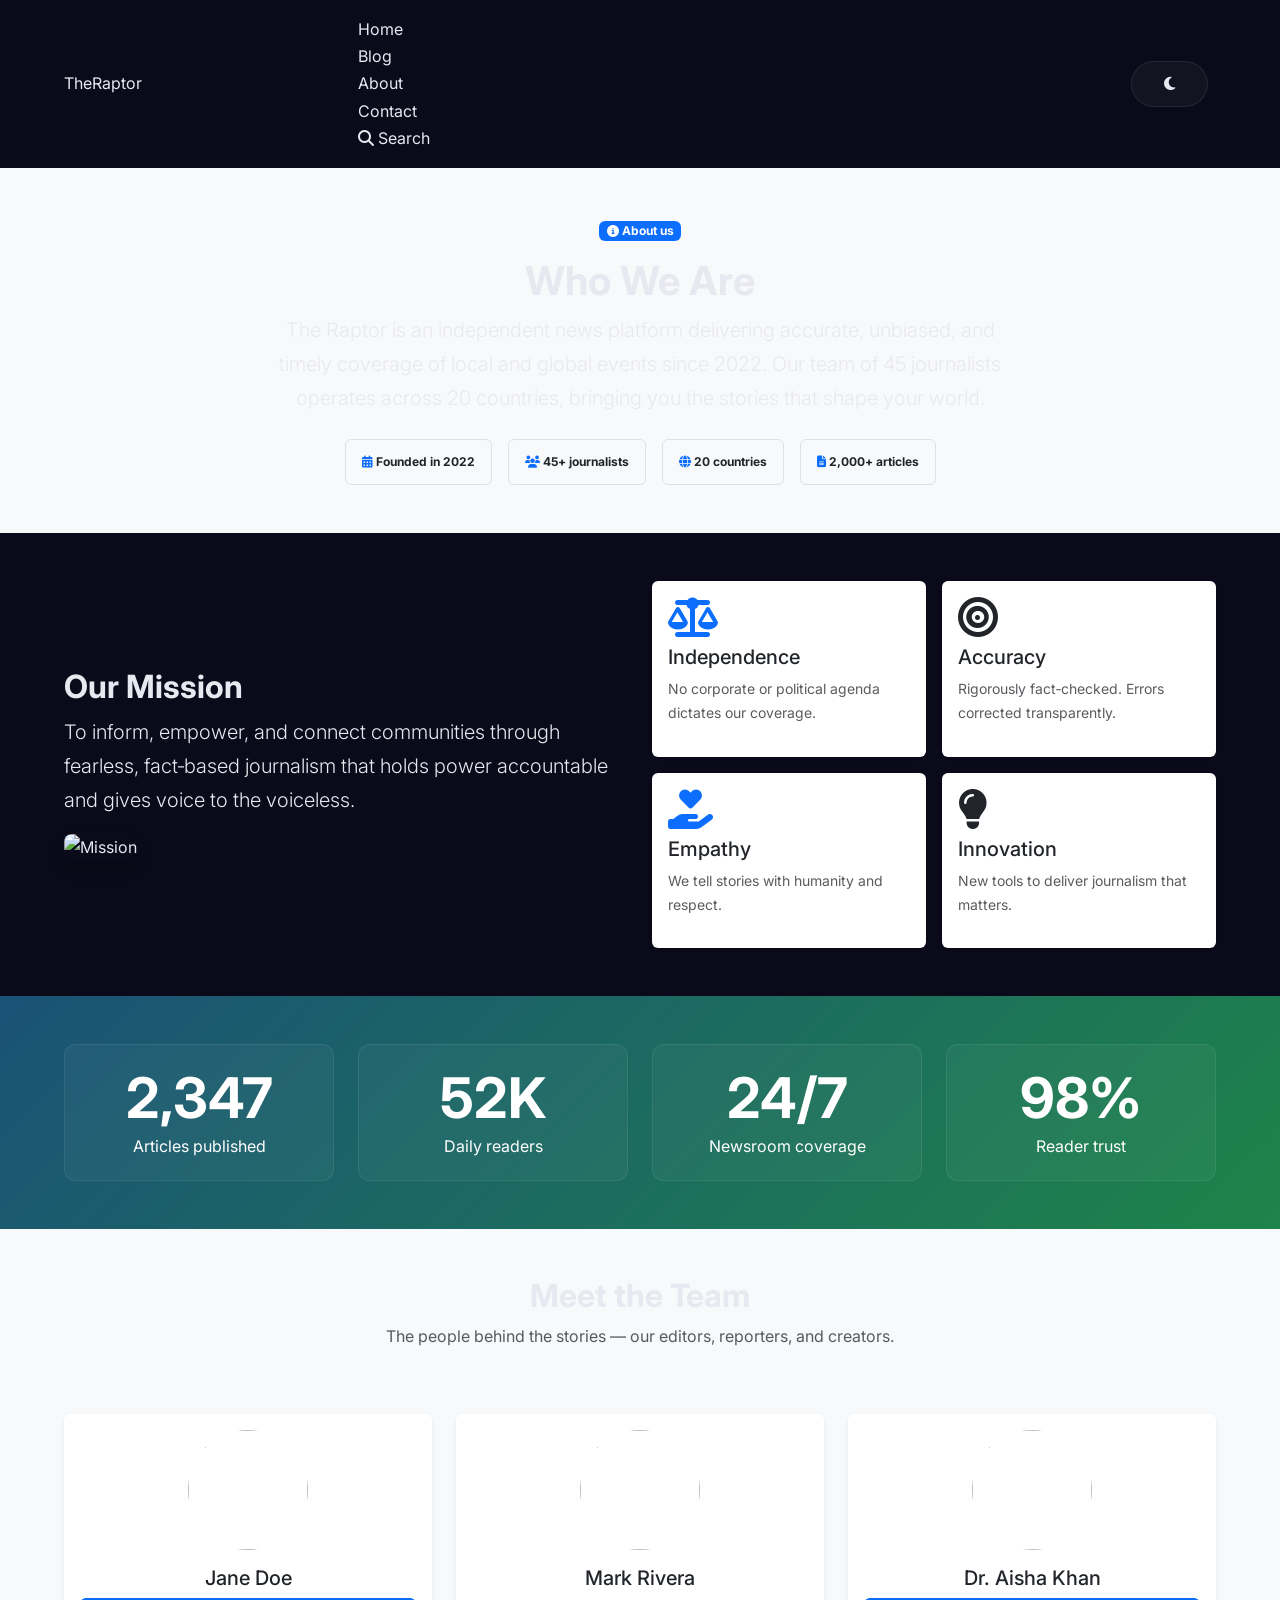
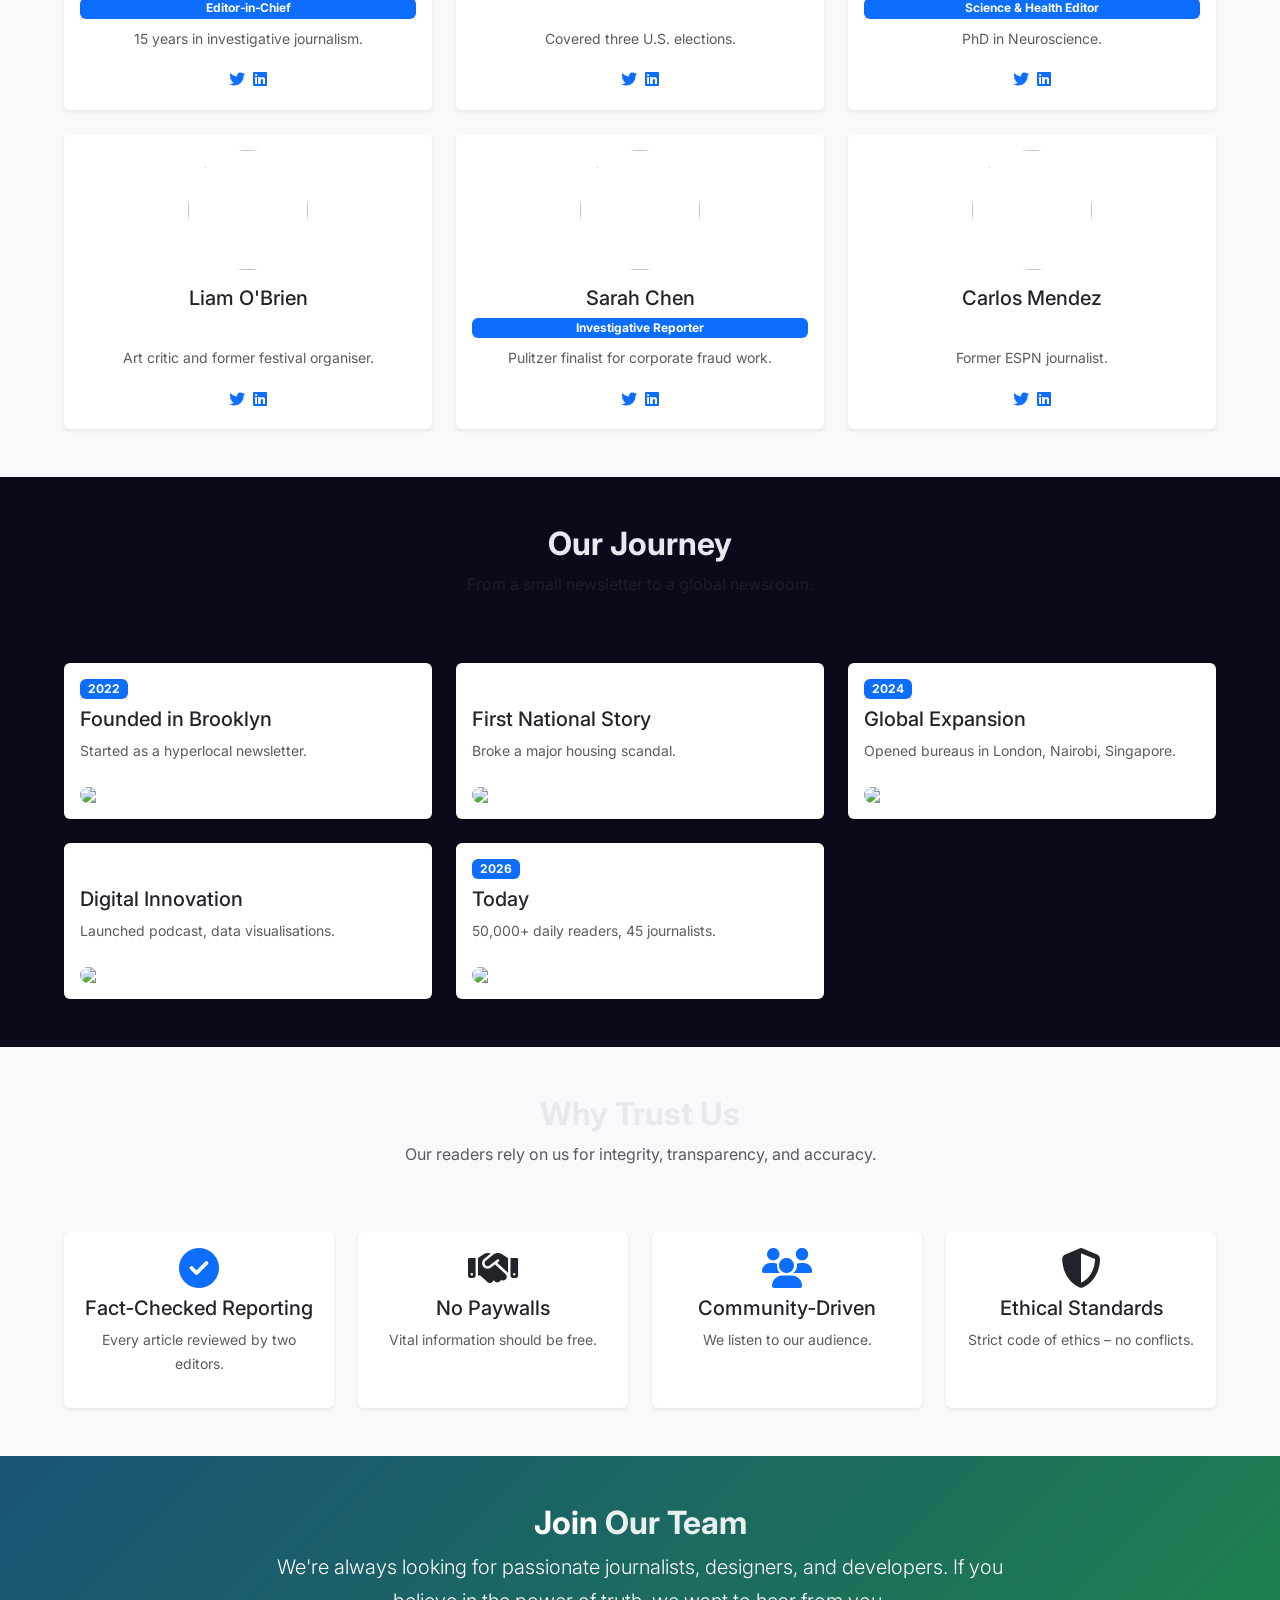
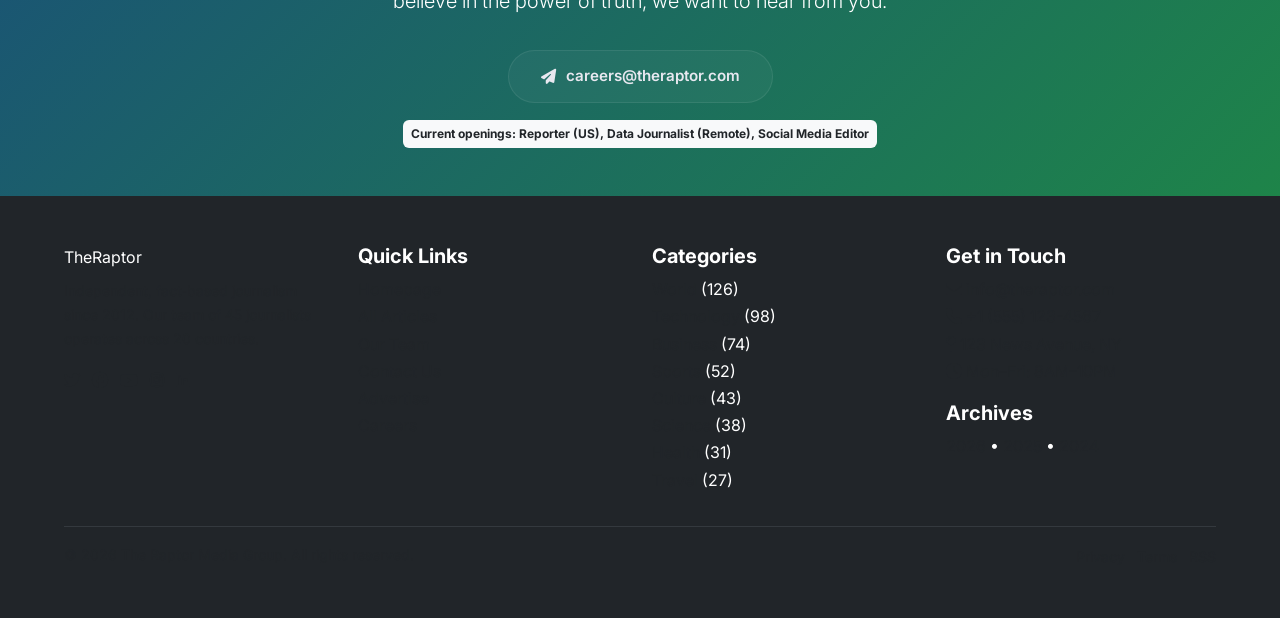
==== commit 34926aa7: "Refactor comments in about.html for clarity" ====
--- a/about.html
+++ b/about.html
@@ -4,387 +4,397 @@
     <meta charset="UTF-8" />
     <meta name="viewport" content="width=device-width, initial-scale=1.0" />
     <title>The Raptor – About</title>
+    <link href="https://cdn.jsdelivr.net/npm/bootstrap@5.3.0-alpha1/dist/css/bootstrap.min.css" rel="stylesheet" />
     <link href="https://fonts.googleapis.com/css2?family=Inter:wght@300;400;500;600;700;800;900&display=swap" rel="stylesheet" />
     <link rel="stylesheet" href="https://cdnjs.cloudflare.com/ajax/libs/font-awesome/6.5.0/css/all.min.css" />
+    <link rel="stylesheet" href="css/style.css" />
 </head>
 <body>
 
-    <!-- ===== HEADER (identical to index) ===== -->
-    <header>
-        <div>
-            <a href="index.html">The<span>Raptor</span></a>
-            <nav>
-                <a href="index.html">Home</a>
-                <a href="blog.html">Blog</a>
-                <a href="podcast.html">Podcast</a>
-                <a href="about.html">About</a>
-                <a href="contact.html">Contact</a>
-                <a href="#"><i class="fas fa-search"></i> Search</a>
-            </nav>
-            <div>
-                <button><i class="fas fa-moon"></i></button>
-                <button><span></span><span></span><span></span></button>
+    <!-- ===== HEADER ===== -->
+    <header id="mainHeader" class="site-header">
+        <div class="container">
+            <div class="row align-items-center py-3">
+                <div class="col-6 col-lg-3">
+                    <a href="index.html" class="site-logo">The<span>Raptor</span></a>
+                </div>
+                <div class="col-lg-7 d-none d-lg-block">
+                    <nav id="mainNav" class="main-nav">
+                        <a href="index.html" class="nav-link">Home</a>
+                        <a href="blog.html" class="nav-link">Blog</a>
+                        <a href="about.html" class="nav-link active">About</a>
+                        <a href="contact.html" class="nav-link">Contact</a>
+                        <a href="#" class="nav-link search-trigger" id="navSearchTrigger"><i class="fas fa-search"></i> Search</a>
+                    </nav>
+                </div>
+                <div class="col-6 col-lg-2 text-end">
+                    <button id="darkModeToggle" class="btn btn-outline-primary btn-sm me-2"><i class="fas fa-moon"></i></button>
+                    <button id="mobileMenuToggle" class="btn btn-outline-secondary btn-sm d-lg-none"><i class="fas fa-bars"></i></button>
+                </div>
+            </div>
+            <div id="mobileNav" class="d-lg-none" style="display:none;">
+                <nav class="mobile-nav py-3">
+                    <a href="index.html" class="nav-link">Home</a>
+                    <a href="blog.html" class="nav-link">Blog</a>
+                    <a href="about.html" class="nav-link active">About</a>
+                    <a href="contact.html" class="nav-link">Contact</a>
+                    <a href="#" class="nav-link search-trigger"><i class="fas fa-search"></i> Search</a>
+                </nav>
+            </div>
+            <div id="globalSearchBar" class="row search-bar-container" style="display:none;">
+                <div class="col-12 py-3">
+                    <div class="search-wrapper">
+                        <input type="text" id="globalSearchInput" class="form-control form-control-lg" placeholder="Search for articles, topics, or keywords..." />
+                        <button id="globalSearchClose" class="btn btn-outline-secondary"><i class="fas fa-times"></i></button>
+                    </div>
+                    <div id="searchResults" class="search-results mt-2"></div>
+                </div>
             </div>
         </div>
     </header>
 
     <!-- ===== ABOUT HERO ===== -->
-    <section>
-        <div>
-            <div>
-                <span><i class="fas fa-info-circle"></i> About us</span>
-                <h1>Who We <span>Are</span></h1>
-                <p>The Raptor is an independent news platform delivering accurate, unbiased, and timely coverage of local and global events since 2022. Our team of 45 journalists operates across 20 countries, bringing you the stories that shape your world.</p>
-                <div>
-                    <span><i class="fas fa-calendar-alt"></i> Founded in 2022</span>
-                    <span><i class="fas fa-users"></i> 45+ journalists</span>
-                    <span><i class="fas fa-globe"></i> 20 countries</span>
-                    <span><i class="fas fa-file-alt"></i> 2,000+ articles published</span>
-                </div>
-            </div>
-        </div>
-    </section>
-
-    <!-- ===== OUR MISSION & VALUES ===== -->
-    <section>
-        <div>
-            <div>
-                <h2>Our <span>Mission</span></h2>
-                <p>To inform, empower, and connect communities through fearless, fact‑based journalism that holds power accountable and gives voice to the voiceless.</p>
-            </div>
-            <div>
-                <div>
-                    <div><i class="fas fa-balance-scale"></i></div>
+    <section id="aboutHero" class="py-5 bg-light">
+        <div class="container">
+            <div class="row">
+                <div class="col-lg-8 mx-auto text-center">
+                    <span class="badge bg-primary mb-3"><i class="fas fa-info-circle"></i> About us</span>
+                    <h1 class="fw-bold">Who We <span class="text-green">Are</span></h1>
+                    <p class="lead">The Raptor is an independent news platform delivering accurate, unbiased, and timely coverage of local and global events since 2022. Our team of 45 journalists operates across 20 countries, bringing you the stories that shape your world.</p>
+                    <div class="d-flex flex-wrap justify-content-center gap-3 mt-4">
+                        <span class="badge bg-light text-dark p-3 border"><i class="fas fa-calendar-alt text-primary"></i> Founded in 2022</span>
+                        <span class="badge bg-light text-dark p-3 border"><i class="fas fa-users text-primary"></i> 45+ journalists</span>
+                        <span class="badge bg-light text-dark p-3 border"><i class="fas fa-globe text-primary"></i> 20 countries</span>
+                        <span class="badge bg-light text-dark p-3 border"><i class="fas fa-file-alt text-primary"></i> 2,000+ articles</span>
+                    </div>
+                </div>
+            </div>
+        </div>
+    </section>
+
+    <!-- ===== MISSION ===== -->
+    <section id="missionSection" class="py-5">
+        <div class="container">
+            <div class="row g-4 align-items-center">
+                <div class="col-lg-6">
+                    <h2 class="fw-bold">Our <span class="text-green">Mission</span></h2>
+                    <p class="lead">To inform, empower, and connect communities through fearless, fact‑based journalism that holds power accountable and gives voice to the voiceless.</p>
+                    <img src="https://picsum.photos/seed/mission2/600/400" alt="Mission" class="img-fluid rounded-3 shadow" />
+                </div>
+                <div class="col-lg-6">
+                    <div class="row g-3">
+                        <div class="col-md-6">
+                            <div class="card h-100 border-0 shadow-sm p-3">
+                                <i class="fas fa-balance-scale text-primary fs-1 mb-2"></i>
+                                <h5>Independence</h5>
+                                <p class="text-muted small">No corporate or political agenda dictates our coverage.</p>
+                            </div>
+                        </div>
+                        <div class="col-md-6">
+                            <div class="card h-100 border-0 shadow-sm p-3">
+                                <i class="fas fa-bullseye text-green fs-1 mb-2"></i>
+                                <h5>Accuracy</h5>
+                                <p class="text-muted small">Rigorously fact‑checked. Errors corrected transparently.</p>
+                            </div>
+                        </div>
+                        <div class="col-md-6">
+                            <div class="card h-100 border-0 shadow-sm p-3">
+                                <i class="fas fa-hand-holding-heart text-primary fs-1 mb-2"></i>
+                                <h5>Empathy</h5>
+                                <p class="text-muted small">We tell stories with humanity and respect.</p>
+                            </div>
+                        </div>
+                        <div class="col-md-6">
+                            <div class="card h-100 border-0 shadow-sm p-3">
+                                <i class="fas fa-lightbulb text-green fs-1 mb-2"></i>
+                                <h5>Innovation</h5>
+                                <p class="text-muted small">New tools to deliver journalism that matters.</p>
+                            </div>
+                        </div>
+                    </div>
+                </div>
+            </div>
+        </div>
+    </section>
+
+    <!-- ===== STATS ===== -->
+    <section id="statsSection" class="py-5 text-white" style="background:linear-gradient(135deg, #1a5276, #1e8449);">
+        <div class="container">
+            <div class="row text-center g-4">
+                <div class="col-6 col-md-3">
+                    <div class="stat-item">
+                        <span class="display-4 fw-bold">2,347</span>
+                        <span class="d-block">Articles published</span>
+                    </div>
+                </div>
+                <div class="col-6 col-md-3">
+                    <div class="stat-item">
+                        <span class="display-4 fw-bold">52K</span>
+                        <span class="d-block">Daily readers</span>
+                    </div>
+                </div>
+                <div class="col-6 col-md-3">
+                    <div class="stat-item">
+                        <span class="display-4 fw-bold">24/7</span>
+                        <span class="d-block">Newsroom coverage</span>
+                    </div>
+                </div>
+                <div class="col-6 col-md-3">
+                    <div class="stat-item">
+                        <span class="display-4 fw-bold">98%</span>
+                        <span class="d-block">Reader trust</span>
+                    </div>
+                </div>
+            </div>
+        </div>
+    </section>
+
+    <!-- ===== TEAM ===== -->
+    <section id="teamSection" class="py-5 bg-light">
+        <div class="container">
+            <div class="row mb-5">
+                <div class="col text-center">
+                    <h2 class="fw-bold">Meet the <span class="text-green">Team</span></h2>
+                    <p class="text-muted">The people behind the stories — our editors, reporters, and creators.</p>
+                </div>
+            </div>
+            <div class="row g-4">
+                <div class="col-md-4 col-lg-4">
+                    <div class="card h-100 border-0 shadow-sm text-center p-3">
+                        <img src="https://picsum.photos/seed/jane2/200/200" class="rounded-circle mx-auto mb-3" style="width:120px;height:120px;object-fit:cover;" />
+                        <h5>Jane Doe</h5>
+                        <span class="badge bg-primary">Editor‑in‑Chief</span>
+                        <p class="text-muted small mt-2">15 years in investigative journalism.</p>
+                        <div><a href="#" class="text-primary me-2"><i class="fab fa-twitter"></i></a><a href="#" class="text-primary"><i class="fab fa-linkedin"></i></a></div>
+                    </div>
+                </div>
+                <div class="col-md-4 col-lg-4">
+                    <div class="card h-100 border-0 shadow-sm text-center p-3">
+                        <img src="https://picsum.photos/seed/mark2/200/200" class="rounded-circle mx-auto mb-3" style="width:120px;height:120px;object-fit:cover;" />
+                        <h5>Mark Rivera</h5>
+                        <span class="badge bg-green">Senior Political Correspondent</span>
+                        <p class="text-muted small mt-2">Covered three U.S. elections.</p>
+                        <div><a href="#" class="text-primary me-2"><i class="fab fa-twitter"></i></a><a href="#" class="text-primary"><i class="fab fa-linkedin"></i></a></div>
+                    </div>
+                </div>
+                <div class="col-md-4 col-lg-4">
+                    <div class="card h-100 border-0 shadow-sm text-center p-3">
+                        <img src="https://picsum.photos/seed/aisha2/200/200" class="rounded-circle mx-auto mb-3" style="width:120px;height:120px;object-fit:cover;" />
+                        <h5>Dr. Aisha Khan</h5>
+                        <span class="badge bg-primary">Science &amp; Health Editor</span>
+                        <p class="text-muted small mt-2">PhD in Neuroscience.</p>
+                        <div><a href="#" class="text-primary me-2"><i class="fab fa-twitter"></i></a><a href="#" class="text-primary"><i class="fab fa-linkedin"></i></a></div>
+                    </div>
+                </div>
+                <div class="col-md-4 col-lg-4">
+                    <div class="card h-100 border-0 shadow-sm text-center p-3">
+                        <img src="https://picsum.photos/seed/liam2/200/200" class="rounded-circle mx-auto mb-3" style="width:120px;height:120px;object-fit:cover;" />
+                        <h5>Liam O'Brien</h5>
+                        <span class="badge bg-green">Culture &amp; Lifestyle Editor</span>
+                        <p class="text-muted small mt-2">Art critic and former festival organiser.</p>
+                        <div><a href="#" class="text-primary me-2"><i class="fab fa-twitter"></i></a><a href="#" class="text-primary"><i class="fab fa-linkedin"></i></a></div>
+                    </div>
+                </div>
+                <div class="col-md-4 col-lg-4">
+                    <div class="card h-100 border-0 shadow-sm text-center p-3">
+                        <img src="https://picsum.photos/seed/sarah2/200/200" class="rounded-circle mx-auto mb-3" style="width:120px;height:120px;object-fit:cover;" />
+                        <h5>Sarah Chen</h5>
+                        <span class="badge bg-primary">Investigative Reporter</span>
+                        <p class="text-muted small mt-2">Pulitzer finalist for corporate fraud work.</p>
+                        <div><a href="#" class="text-primary me-2"><i class="fab fa-twitter"></i></a><a href="#" class="text-primary"><i class="fab fa-linkedin"></i></a></div>
+                    </div>
+                </div>
+                <div class="col-md-4 col-lg-4">
+                    <div class="card h-100 border-0 shadow-sm text-center p-3">
+                        <img src="https://picsum.photos/seed/carlos2/200/200" class="rounded-circle mx-auto mb-3" style="width:120px;height:120px;object-fit:cover;" />
+                        <h5>Carlos Mendez</h5>
+                        <span class="badge bg-green">Sports Desk Chief</span>
+                        <p class="text-muted small mt-2">Former ESPN journalist.</p>
+                        <div><a href="#" class="text-primary me-2"><i class="fab fa-twitter"></i></a><a href="#" class="text-primary"><i class="fab fa-linkedin"></i></a></div>
+                    </div>
+                </div>
+            </div>
+        </div>
+    </section>
+
+    <!-- ===== JOURNEY ===== -->
+    <section id="historySection" class="py-5">
+        <div class="container">
+            <div class="row mb-5">
+                <div class="col text-center">
+                    <h2 class="fw-bold">Our <span class="text-green">Journey</span></h2>
+                    <p class="text-muted">From a small newsletter to a global newsroom.</p>
+                </div>
+            </div>
+            <div class="row g-4">
+                <div class="col-md-6 col-lg-4">
+                    <div class="card border-0 shadow-sm h-100 p-3">
+                        <span class="badge bg-primary align-self-start">2022</span>
+                        <h5 class="mt-2">Founded in Brooklyn</h5>
+                        <p class="text-muted small">Started as a hyperlocal newsletter.</p>
+                        <img src="https://picsum.photos/seed/2022b/400/200" class="img-fluid rounded-3 mt-2" />
+                    </div>
+                </div>
+                <div class="col-md-6 col-lg-4">
+                    <div class="card border-0 shadow-sm h-100 p-3">
+                        <span class="badge bg-green align-self-start">2023</span>
+                        <h5 class="mt-2">First National Story</h5>
+                        <p class="text-muted small">Broke a major housing scandal.</p>
+                        <img src="https://picsum.photos/seed/2023b/400/200" class="img-fluid rounded-3 mt-2" />
+                    </div>
+                </div>
+                <div class="col-md-6 col-lg-4">
+                    <div class="card border-0 shadow-sm h-100 p-3">
+                        <span class="badge bg-primary align-self-start">2024</span>
+                        <h5 class="mt-2">Global Expansion</h5>
+                        <p class="text-muted small">Opened bureaus in London, Nairobi, Singapore.</p>
+                        <img src="https://picsum.photos/seed/2024b/400/200" class="img-fluid rounded-3 mt-2" />
+                    </div>
+                </div>
+                <div class="col-md-6 col-lg-4">
+                    <div class="card border-0 shadow-sm h-100 p-3">
+                        <span class="badge bg-green align-self-start">2025</span>
+                        <h5 class="mt-2">Digital Innovation</h5>
+                        <p class="text-muted small">Launched podcast, data visualisations.</p>
+                        <img src="https://picsum.photos/seed/2025b/400/200" class="img-fluid rounded-3 mt-2" />
+                    </div>
+                </div>
+                <div class="col-md-6 col-lg-4">
+                    <div class="card border-0 shadow-sm h-100 p-3">
+                        <span class="badge bg-primary align-self-start">2026</span>
+                        <h5 class="mt-2">Today</h5>
+                        <p class="text-muted small">50,000+ daily readers, 45 journalists.</p>
+                        <img src="https://picsum.photos/seed/2026b/400/200" class="img-fluid rounded-3 mt-2" />
+                    </div>
+                </div>
+            </div>
+        </div>
+    </section>
+
+    <!-- ===== WHY TRUST ===== -->
+    <section id="trustSection" class="py-5 bg-light">
+        <div class="container">
+            <div class="row mb-5">
+                <div class="col text-center">
+                    <h2 class="fw-bold">Why <span class="text-green">Trust Us</span></h2>
+                    <p class="text-muted">Our readers rely on us for integrity, transparency, and accuracy.</p>
+                </div>
+            </div>
+            <div class="row g-4">
+                <div class="col-md-6 col-lg-3">
+                    <div class="card border-0 shadow-sm text-center p-3 h-100">
+                        <i class="fas fa-check-circle text-primary fs-1 mb-2"></i>
+                        <h5>Fact‑Checked Reporting</h5>
+                        <p class="text-muted small">Every article reviewed by two editors.</p>
+                    </div>
+                </div>
+                <div class="col-md-6 col-lg-3">
+                    <div class="card border-0 shadow-sm text-center p-3 h-100">
+                        <i class="fas fa-handshake text-green fs-1 mb-2"></i>
+                        <h5>No Paywalls</h5>
+                        <p class="text-muted small">Vital information should be free.</p>
+                    </div>
+                </div>
+                <div class="col-md-6 col-lg-3">
+                    <div class="card border-0 shadow-sm text-center p-3 h-100">
+                        <i class="fas fa-users text-primary fs-1 mb-2"></i>
+                        <h5>Community‑Driven</h5>
+                        <p class="text-muted small">We listen to our audience.</p>
+                    </div>
+                </div>
+                <div class="col-md-6 col-lg-3">
+                    <div class="card border-0 shadow-sm text-center p-3 h-100">
+                        <i class="fas fa-shield-alt text-green fs-1 mb-2"></i>
+                        <h5>Ethical Standards</h5>
+                        <p class="text-muted small">Strict code of ethics – no conflicts.</p>
+                    </div>
+                </div>
+            </div>
+        </div>
+    </section>
+
+    <!-- ===== JOIN US ===== -->
+    <section id="joinSection" class="py-5 text-white" style="background:linear-gradient(135deg, #1a5276, #1e8449);">
+        <div class="container">
+            <div class="row">
+                <div class="col-lg-8 mx-auto text-center">
+                    <h2 class="fw-bold">Join <span style="opacity:0.9;">Our Team</span></h2>
+                    <p class="lead">We're always looking for passionate journalists, designers, and developers. If you believe in the power of truth, we want to hear from you.</p>
+                    <a href="mailto:careers@theraptor.com" class="btn btn-light btn-lg mt-3"><i class="fas fa-paper-plane"></i> careers@theraptor.com</a>
+                    <div class="mt-3"><span class="badge bg-light text-dark p-2">Current openings: Reporter (US), Data Journalist (Remote), Social Media Editor</span></div>
+                </div>
+            </div>
+        </div>
+    </section>
+
+    <!-- ===== FOOTER ===== -->
+    <footer id="mainFooter" class="py-5 bg-dark text-white">
+        <div class="container">
+            <div class="row g-4">
+                <div class="col-md-6 col-lg-3">
+                    <a href="index.html" class="site-logo text-white">The<span class="text-green">Raptor</span></a>
+                    <p class="text-muted small mt-2">Independent, fact‑based journalism since 2012. Our team of 45 journalists operates across 20 countries.</p>
                     <div>
-                        <h4>Independence</h4>
-                        <p>We answer only to the truth. No corporate or political agenda dictates our coverage.</p>
-                    </div>
-                </div>
-                <div>
-                    <div><i class="fas fa-bullseye"></i></div>
-                    <div>
-                        <h4>Accuracy</h4>
-                        <p>Every story is rigorously fact‑checked. We correct errors swiftly and transparently.</p>
-                    </div>
-                </div>
-                <div>
-                    <div><i class="fas fa-hand-holding-heart"></i></div>
-                    <div>
-                        <h4>Empathy</h4>
-                        <p>We tell stories with humanity, respecting the dignity of everyone we cover.</p>
-                    </div>
-                </div>
-                <div>
-                    <div><i class="fas fa-lightbulb"></i></div>
-                    <div>
-                        <h4>Innovation</h4>
-                        <p>We embrace new tools and platforms to deliver journalism that matters, anywhere you are.</p>
-                    </div>
-                </div>
-            </div>
-        </div>
-    </section>
-
-    <!-- ===== STATS / MILESTONES ===== -->
-    <section>
-        <div>
-            <div>
-                <div>
-                    <span>2,347</span>
-                    <span>Articles published</span>
-                </div>
-                <div>
-                    <span>52K</span>
-                    <span>Daily readers</span>
-                </div>
-                <div>
-                    <span>24/7</span>
-                    <span>Newsroom coverage</span>
-                </div>
-                <div>
-                    <span>98%</span>
-                    <span>Reader trust rating</span>
-                </div>
-            </div>
-        </div>
-    </section>
-
-    <!-- ===== MEET THE TEAM ===== -->
-    <section>
-        <div>
-            <div>
-                <h2>Meet the <span>Team</span></h2>
-                <p>The people behind the stories — our editors, reporters, and creators.</p>
-            </div>
-            <div>
-                <!-- Team member 1 -->
-                <div>
-                    <div><i class="fas fa-user-circle"></i></div>
-                    <h4>Jane Doe</h4>
-                    <span>Editor‑in‑Chief</span>
-                    <p>15 years in investigative journalism. Former foreign correspondent for the Associated Press.</p>
-                    <div>
-                        <a href="#"><i class="fab fa-twitter"></i></a>
-                        <a href="#"><i class="fab fa-linkedin"></i></a>
-                    </div>
-                </div>
-                <!-- Team member 2 -->
-                <div>
-                    <div><i class="fas fa-user-circle"></i></div>
-                    <h4>Mark Rivera</h4>
-                    <span>Senior Political Correspondent</span>
-                    <p>Covered three U.S. elections and the Middle East peace process. Passionate about democratic accountability.</p>
-                    <div>
-                        <a href="#"><i class="fab fa-twitter"></i></a>
-                        <a href="#"><i class="fab fa-linkedin"></i></a>
-                    </div>
-                </div>
-                <!-- Team member 3 -->
-                <div>
-                    <div><i class="fas fa-user-circle"></i></div>
-                    <h4>Dr. Aisha Khan</h4>
-                    <span>Science &amp; Health Editor</span>
-                    <p>PhD in Neuroscience. Previously at Nature and The Lancet. Translates complex research into accessible stories.</p>
-                    <div>
-                        <a href="#"><i class="fab fa-twitter"></i></a>
-                        <a href="#"><i class="fab fa-linkedin"></i></a>
-                    </div>
-                </div>
-                <!-- Team member 4 -->
-                <div>
-                    <div><i class="fas fa-user-circle"></i></div>
-                    <h4>Liam O'Brien</h4>
-                    <span>Culture &amp; Lifestyle Editor</span>
-                    <p>Art critic and former festival organiser. Covers music, film, literature, and the creative economy.</p>
-                    <div>
-                        <a href="#"><i class="fab fa-twitter"></i></a>
-                        <a href="#"><i class="fab fa-linkedin"></i></a>
-                    </div>
-                </div>
-                <!-- Team member 5 -->
-                <div>
-                    <div><i class="fas fa-user-circle"></i></div>
-                    <h4>Sarah Chen</h4>
-                    <span>Investigative Reporter</span>
-                    <p>Pulitzer finalist for her work on corporate fraud. Specialises in financial and legal investigations.</p>
-                    <div>
-                        <a href="#"><i class="fab fa-twitter"></i></a>
-                        <a href="#"><i class="fab fa-linkedin"></i></a>
-                    </div>
-                </div>
-                <!-- Team member 6 -->
-                <div>
-                    <div><i class="fas fa-user-circle"></i></div>
-                    <h4>Carlos Mendez</h4>
-                    <span>Sports Desk Chief</span>
-                    <p>Former sports journalist at ESPN. Covers everything from football to Formula 1 with insider insight.</p>
-                    <div>
-                        <a href="#"><i class="fab fa-twitter"></i></a>
-                        <a href="#"><i class="fab fa-linkedin"></i></a>
-                    </div>
-                </div>
-            </div>
-        </div>
-    </section>
-
-    <!-- ===== OUR HISTORY (timeline) ===== -->
-    <section>
-        <div>
-            <div>
-                <h2>Our <span>Journey</span></h2>
-                <p>From a small newsletter to a global newsroom — here's how we grew.</p>
-            </div>
-            <div>
-                <div>
-                    <span>2022</span>
-                    <div>
-                        <h4>Founded in Brooklyn</h4>
-                        <p>Started as a hyperlocal newsletter covering neighbourhood issues. Our first subscriber was a local librarian.</p>
-                    </div>
-                </div>
-                <div>
-                    <span>2023</span>
-                    <div>
-                        <h4>First National Story</h4>
-                        <p>Broke a major housing scandal, attracting our first 10,000 readers and our first investigative hire.</p>
-                    </div>
-                </div>
-                <div>
-                    <span>2024</span>
-                    <div>
-                        <h4>Global Expansion</h4>
-                        <p>Opened bureaus in London, Nairobi, and Singapore. Grew the team to 30 journalists.</p>
-                    </div>
-                </div>
-                <div>
-                    <span>2025</span>
-                    <div>
-                        <h4>Digital Innovation</h4>
-                        <p>Launched our podcast, interactive data visualisations, and a daily morning briefing.</p>
-                    </div>
-                </div>
-                <div>
-                    <span>2026</span>
-                    <div>
-                        <h4>Today</h4>
-                        <p>Over 50,000 daily readers, 45 journalists, and a commitment to independent journalism that has never been stronger.</p>
-                    </div>
-                </div>
-            </div>
-        </div>
-    </section>
-
-    <!-- ===== WHY TRUST US ===== -->
-    <section>
-        <div>
-            <div>
-                <h2>Why <span>Trust Us</span></h2>
-                <p>Our readers rely on us for integrity, transparency, and accuracy. Here’s how we earn that trust every day.</p>
-            </div>
-            <div>
-                <div>
-                    <i class="fas fa-check-circle"></i>
-                    <h4>Fact‑Checked Reporting</h4>
-                    <p>Every article is reviewed by at least two editors. We correct errors openly.</p>
-                </div>
-                <div>
-                    <i class="fas fa-handshake"></i>
-                    <h4>No Paywalls</h4>
-                    <p>We believe vital information should be free. Our journalism is supported by readers, not ads.</p>
-                </div>
-                <div>
-                    <i class="fas fa-users"></i>
-                    <h4>Community‑Driven</h4>
-                    <p>We listen to our audience. Story ideas often come directly from our readers.</p>
-                </div>
-                <div>
-                    <i class="fas fa-shield-alt"></i>
-                    <h4>Ethical Standards</h4>
-                    <p>We adhere to a strict code of ethics — no conflicts of interest, no hidden agendas.</p>
-                </div>
-            </div>
-        </div>
-    </section>
-
-    <!-- ===== JOIN US (careers) ===== -->
-    <section>
-        <div>
-            <div>
-                <h2>Join <span>Our Team</span></h2>
-                <p>We're always looking for passionate journalists, designers, and developers. If you believe in the power of truth, we want to hear from you.</p>
-                <a href="mailto:careers@theraptor.com"><i class="fas fa-paper-plane"></i> careers@theraptor.com</a>
-                <span>Current openings: Reporter (US), Data Journalist (Remote), Social Media Editor</span>
-            </div>
-        </div>
-    </section>
-
-    <!-- ===== NEWSLETTER (identical to index) ===== -->
-    <section>
-        <div>
-            <div>
-                <h2>Subscribe to <span>The Raptor</span> Daily</h2>
-                <p>Join over 250,000 readers who start their morning with our curated briefing. Get the top 5 stories, exclusive insights, and a weekly deep‑dive — all free.</p>
-                <div>
-                    <form>
-                        <div>
-                            <label for="aboutNewsletterEmail">Email address</label>
-                            <input type="email" id="aboutNewsletterEmail" placeholder="you@example.com" required />
-                        </div>
-                        <div>
-                            <label for="aboutNewsletterFrequency">Preferred frequency</label>
-                            <select id="aboutNewsletterFrequency">
-                                <option value="daily">Daily (every morning)</option>
-                                <option value="weekly">Weekly (every Monday)</option>
-                                <option value="weekend">Weekend roundup (Saturday)</option>
-                            </select>
-                        </div>
-                        <div>
-                            <label>
-                                <input type="checkbox" checked /> I agree to the <a href="#">Privacy Policy</a> and <a href="#">Terms</a>
-                            </label>
-                            <label>
-                                <input type="checkbox" /> I want to receive occasional special reports and offers
-                            </label>
-                        </div>
-                        <button type="submit"><i class="fas fa-envelope"></i> Subscribe Now</button>
-                    </form>
-                    <div>
-                        <span><i class="fas fa-check-circle"></i> No spam, unsubscribe anytime</span>
-                        <span><i class="fas fa-lock"></i> Your data is secure</span>
-                        <span><i class="fas fa-star"></i> Trusted by 250k+ readers</span>
-                    </div>
-                </div>
-            </div>
-        </div>
-    </section>
-
-    <!-- ===== FOOTER (identical to index) ===== -->
-    <footer>
-        <div>
-            <div>
-                <div>
-                    <a href="index.html">The<span>Raptor</span></a>
-                    <p>Independent, fact‑based journalism since 2012. We believe in the power of stories to inform, inspire, and drive change. Our team of 45 journalists operates across 20 countries.</p>
-                    <div>
-                        <a href="#"><i class="fab fa-twitter"></i> Twitter</a>
-                        <a href="#"><i class="fab fa-facebook"></i> Facebook</a>
-                        <a href="#"><i class="fab fa-youtube"></i> YouTube</a>
-                        <a href="#"><i class="fab fa-instagram"></i> Instagram</a>
-                        <a href="#"><i class="fab fa-linkedin"></i> LinkedIn</a>
-                    </div>
-                </div>
-                <div>
-                    <h4>Quick Links</h4>
-                    <ul>
-                        <li><a href="index.html">Homepage</a></li>
-                        <li><a href="blog.html">All Articles</a></li>
-                        <li><a href="podcast.html">Podcast</a></li>
-                        <li><a href="about.html">Our Team</a></li>
-                        <li><a href="contact.html">Contact Us</a></li>
-                        <li><a href="#">Advertise</a></li>
-                        <li><a href="#">Careers</a></li>
+                        <a href="#" class="text-muted me-2"><i class="fab fa-twitter"></i></a>
+                        <a href="#" class="text-muted me-2"><i class="fab fa-facebook"></i></a>
+                        <a href="#" class="text-muted me-2"><i class="fab fa-youtube"></i></a>
+                        <a href="#" class="text-muted me-2"><i class="fab fa-instagram"></i></a>
+                        <a href="#" class="text-muted"><i class="fab fa-linkedin"></i></a>
+                    </div>
+                </div>
+                <div class="col-md-6 col-lg-3">
+                    <h5 class="fw-bold">Quick Links</h5>
+                    <ul class="list-unstyled">
+                        <li><a href="index.html" class="text-muted text-decoration-none">Homepage</a></li>
+                        <li><a href="blog.html" class="text-muted text-decoration-none">All Articles</a></li>
+                        <li><a href="about.html" class="text-muted text-decoration-none">Our Team</a></li>
+                        <li><a href="contact.html" class="text-muted text-decoration-none">Contact Us</a></li>
+                        <li><a href="#" class="text-muted text-decoration-none">Advertise</a></li>
+                        <li><a href="#" class="text-muted text-decoration-none">Careers</a></li>
                     </ul>
                 </div>
-                <div>
-                    <h4>Categories</h4>
-                    <ul>
-                        <li><a href="#">World</a> (126)</li>
-                        <li><a href="#">Technology</a> (98)</li>
-                        <li><a href="#">Business</a> (74)</li>
-                        <li><a href="#">Sports</a> (52)</li>
-                        <li><a href="#">Culture</a> (43)</li>
-                        <li><a href="#">Science</a> (38)</li>
-                        <li><a href="#">Health</a> (31)</li>
-                        <li><a href="#">Travel</a> (27)</li>
+                <div class="col-md-6 col-lg-3">
+                    <h5 class="fw-bold">Categories</h5>
+                    <ul class="list-unstyled">
+                        <li><a href="#" class="text-muted text-decoration-none">World</a> (126)</li>
+                        <li><a href="#" class="text-muted text-decoration-none">Technology</a> (98)</li>
+                        <li><a href="#" class="text-muted text-decoration-none">Business</a> (74)</li>
+                        <li><a href="#" class="text-muted text-decoration-none">Sports</a> (52)</li>
+                        <li><a href="#" class="text-muted text-decoration-none">Culture</a> (43)</li>
+                        <li><a href="#" class="text-muted text-decoration-none">Science</a> (38)</li>
+                        <li><a href="#" class="text-muted text-decoration-none">Health</a> (31)</li>
+                        <li><a href="#" class="text-muted text-decoration-none">Travel</a> (27)</li>
                     </ul>
                 </div>
-                <div>
-                    <h4>Get in Touch</h4>
-                    <ul>
-                        <li><i class="fas fa-envelope"></i> <a href="mailto:info@theraptor.com">info@theraptor.com</a></li>
-                        <li><i class="fas fa-phone"></i> +1 (555) 123-4567</li>
-                        <li><i class="fas fa-map-pin"></i> 123 News Avenue, New York, NY 10001</li>
-                        <li><i class="fas fa-clock"></i> Mon–Fri: 8:00 AM – 10:00 PM (EST)</li>
+                <div class="col-md-6 col-lg-3">
+                    <h5 class="fw-bold">Get in Touch</h5>
+                    <ul class="list-unstyled">
+                        <li><i class="fas fa-envelope text-muted"></i> <a href="mailto:info@theraptor.com" class="text-muted text-decoration-none">info@theraptor.com</a></li>
+                        <li><i class="fas fa-phone text-muted"></i> <span class="text-muted">+1 (555) 123-4567</span></li>
+                        <li><i class="fas fa-map-pin text-muted"></i> <span class="text-muted">123 News Avenue, NY</span></li>
+                        <li><i class="fas fa-clock text-muted"></i> <span class="text-muted">Mon–Fri: 8AM–10PM</span></li>
                     </ul>
-                    <h4>Archives</h4>
-                    <ul>
-                        <li><a href="#">2026</a> • <a href="#">2025</a> • <a href="#">2024</a></li>
-                        <li><a href="#">Special Reports</a> • <a href="#">Interviews</a></li>
+                    <h5 class="fw-bold mt-3">Archives</h5>
+                    <ul class="list-unstyled">
+                        <li><a href="#" class="text-muted text-decoration-none">2026</a> • <a href="#" class="text-muted text-decoration-none">2025</a> • <a href="#" class="text-muted text-decoration-none">2024</a></li>
                     </ul>
                 </div>
             </div>
-            <div>
-                <p>&copy; 2026 The Raptor Media Group. All rights reserved. | ISSN 2834-5678</p>
-                <div>
-                    <a href="#">Privacy Policy</a>
-                    <a href="#">Terms of Service</a>
-                    <a href="#">Cookie Settings</a>
-                    <a href="#">Accessibility</a>
-                    <a href="#">RSS Feed</a>
+            <hr class="border-secondary" />
+            <div class="row">
+                <div class="col-md-6 text-center text-md-start">
+                    <p class="text-muted small mb-0">&copy; 2026 The Raptor Media Group. All rights reserved.</p>
+                </div>
+                <div class="col-md-6 text-center text-md-end">
+                    <a href="#" class="text-muted small text-decoration-none me-2">Privacy</a>
+                    <a href="#" class="text-muted small text-decoration-none me-2">Terms</a>
+                    <a href="#" class="text-muted small text-decoration-none">RSS</a>
                 </div>
             </div>
         </div>
     </footer>
 
+    <script src="https://cdn.jsdelivr.net/npm/bootstrap@5.3.0-alpha1/dist/js/bootstrap.bundle.min.js"></script>
+    <script src="js/script.js"></script>
 </body>
 </html>
--- a/css/style.css
+++ b/css/style.css
@@ -0,0 +1,191 @@
+:root {
+            --primary: #6C63FF;
+            --primary-dark: #5a52d5;
+            --secondary: #00D4FF;
+            --accent: #FF6B9D;
+            --bg: #0a0a1a;
+            --bg-card: rgba(255, 255, 255, 0.04);
+            --bg-card-hover: rgba(255, 255, 255, 0.08);
+            --text: #e8e8f0;
+            --text-muted: #a0a0b8;
+            --border: rgba(255, 255, 255, 0.08);
+            --radius: 20px;
+            --radius-sm: 12px;
+            --transition: 0.4s cubic-bezier(0.25, 0.46, 0.45, 0.94);
+            --font: 'Inter', sans-serif;
+            --max-width: 1200px;
+            --header-height: 72px;
+        }
+        [data-theme="light"] {
+            --bg: #f5f5fa;
+            --bg-card: rgba(0, 0, 0, 0.04);
+            --bg-card-hover: rgba(0, 0, 0, 0.08);
+            --text: #1a1a2e;
+            --text-muted: #555570;
+            --border: rgba(0, 0, 0, 0.08);
+        }
+        * { margin:0; padding:0; box-sizing:border-box; }
+        html { scroll-behavior:smooth; scroll-padding-top:var(--header-height); }
+        body { font-family:var(--font); background:var(--bg); color:var(--text); line-height:1.7; transition:background var(--transition), color var(--transition); }
+        a { text-decoration:none; color:inherit; }
+        .container { max-width:var(--max-width); margin:0 auto; padding:0 24px; }
+
+        /* HEADER */
+        .header { position:fixed; top:0; left:0; right:0; height:var(--header-height); z-index:1000; background:rgba(10,10,26,0.75); backdrop-filter:blur(16px); border-bottom:1px solid var(--border); display:flex; align-items:center; }
+        [data-theme="light"] .header { background:rgba(245,245,250,0.80); }
+        .header .container { display:flex; align-items:center; justify-content:space-between; width:100%; }
+        .logo { font-size:1.6rem; font-weight:800; background:linear-gradient(135deg, var(--primary), var(--secondary)); -webkit-background-clip:text; -webkit-text-fill-color:transparent; background-clip:text; }
+        .logo span { font-weight:300; -webkit-text-fill-color:var(--text); }
+        .nav-links { display:flex; align-items:center; gap:8px; }
+        .nav-links a { padding:8px 18px; border-radius:50px; font-size:0.9rem; font-weight:500; transition:all var(--transition); cursor:pointer; }
+        .nav-links a:hover, .nav-links a.active { background:var(--bg-card); color:var(--primary); }
+        .theme-toggle { background:var(--bg-card); border:1px solid var(--border); border-radius:50px; width:42px; height:42px; display:flex; align-items:center; justify-content:center; cursor:pointer; font-size:1.1rem; color:var(--text); transition:all var(--transition); margin-left:6px; }
+        .theme-toggle:hover { background:var(--bg-card-hover); transform:rotate(20deg); }
+        .hamburger { display:none; flex-direction:column; gap:5px; cursor:pointer; background:none; border:none; padding:6px; }
+        .hamburger span { display:block; width:26px; height:2.5px; background:var(--text); border-radius:4px; transition:all var(--transition); }
+        .hamburger.active span:nth-child(1) { transform:rotate(45deg) translate(5px,5px); }
+        .hamburger.active span:nth-child(2) { opacity:0; }
+        .hamburger.active span:nth-child(3) { transform:rotate(-45deg) translate(5px,-5px); }
+
+        /* PAGE SECTIONS */
+        .page-section { display:none; padding-top:var(--header-height); }
+        .page-section.active { display:block; }
+
+        /* HERO (on home) */
+        .hero { min-height:100vh; display:flex; align-items:center; padding:calc(var(--header-height)+40px) 0 60px; }
+        .hero .container { display:grid; grid-template-columns:1fr 1fr; gap:60px; align-items:center; }
+        .hero-content h1 { font-size:3.8rem; font-weight:900; line-height:1.1; margin-bottom:16px; }
+        .hero-content h1 .highlight { background:linear-gradient(135deg, var(--primary), var(--secondary)); -webkit-background-clip:text; -webkit-text-fill-color:transparent; background-clip:text; }
+        .hero-content .typing-wrapper { font-size:1.4rem; font-weight:500; color:var(--text-muted); margin-bottom:20px; min-height:2.4rem; }
+        .hero-content .typing-wrapper .typed-text { color:var(--secondary); font-weight:600; }
+        .hero-content p { font-size:1.1rem; color:var(--text-muted); max-width:480px; margin-bottom:32px; }
+        .hero-buttons { display:flex; gap:14px; flex-wrap:wrap; }
+        .hero-image .avatar-wrapper { width:380px; height:380px; border-radius:50%; background:linear-gradient(135deg, var(--primary), var(--secondary)); padding:5px; animation:float 6s ease-in-out infinite; }
+        .hero-image .avatar-wrapper .avatar { width:100%; height:100%; border-radius:50%; background:var(--bg); display:flex; align-items:center; justify-content:center; font-size:8rem; color:var(--primary); }
+        @keyframes float { 0%,100% { transform:translateY(0); } 50% { transform:translateY(-18px); } }
+        .hero-social { display:flex; gap:16px; margin-top:28px; }
+        .hero-social a { width:44px; height:44px; border-radius:50%; background:var(--bg-card); border:1px solid var(--border); display:flex; align-items:center; justify-content:center; color:var(--text-muted); font-size:1.2rem; transition:all var(--transition); }
+        .hero-social a:hover { background:var(--primary); color:#fff; transform:translateY(-4px); }
+
+        /* BUTTONS */
+        .btn { display:inline-flex; align-items:center; gap:10px; padding:14px 32px; border-radius:50px; font-weight:600; font-size:0.95rem; border:none; cursor:pointer; transition:all var(--transition); background:var(--bg-card); color:var(--text); border:1px solid var(--border); }
+        .btn-primary { background:linear-gradient(135deg, var(--primary), var(--secondary)); color:#fff !important; border:none; }
+        .btn-primary:hover { transform:translateY(-3px); box-shadow:0 12px 40px rgba(108,99,255,0.35); }
+        .btn-outline:hover { background:var(--bg-card-hover); transform:translateY(-3px); }
+
+        /* SECTION COMMON */
+        section { padding:80px 0; }
+        .section-label { font-size:0.8rem; text-transform:uppercase; letter-spacing:3px; color:var(--primary); font-weight:600; margin-bottom:8px; }
+        .section-title { font-size:2.8rem; font-weight:800; letter-spacing:-1px; margin-bottom:16px; }
+        .section-title .highlight { background:linear-gradient(135deg, var(--primary), var(--secondary)); -webkit-background-clip:text; -webkit-text-fill-color:transparent; background-clip:text; }
+        .section-desc { color:var(--text-muted); font-size:1.1rem; max-width:540px; }
+        .section-header { margin-bottom:48px; }
+        .section-header.center { text-align:center; }
+        .section-header.center .section-desc { margin:0 auto; }
+
+        /* ABOUT */
+        .about-grid { display:grid; grid-template-columns:1fr 1fr; gap:60px; align-items:center; }
+        .about-text p { color:var(--text-muted); margin-bottom:18px; }
+        .about-stats { display:grid; grid-template-columns:repeat(3,1fr); gap:20px; margin-top:30px; }
+        .stat-item { background:var(--bg-card); border:1px solid var(--border); border-radius:var(--radius-sm); padding:20px; text-align:center; transition:all var(--transition); }
+        .stat-item:hover { transform:translateY(-4px); background:var(--bg-card-hover); }
+        .stat-item .number { font-size:2rem; font-weight:800; background:linear-gradient(135deg, var(--primary), var(--secondary)); -webkit-background-clip:text; -webkit-text-fill-color:transparent; background-clip:text; }
+        .stat-item .label { font-size:0.85rem; color:var(--text-muted); margin-top:4px; }
+        .about-image .img-placeholder { width:100%; max-width:420px; aspect-ratio:1/1; border-radius:var(--radius); background:linear-gradient(135deg, var(--primary), var(--secondary)); display:flex; align-items:center; justify-content:center; font-size:6rem; color:#fff; }
+
+        /* SKILLS */
+        .skills-grid { display:grid; grid-template-columns:repeat(auto-fit,minmax(140px,1fr)); gap:20px; }
+        .skill-item { background:var(--bg-card); border:1px solid var(--border); border-radius:var(--radius-sm); padding:24px 16px; text-align:center; transition:all var(--transition); }
+        .skill-item:hover { transform:translateY(-6px); background:var(--bg-card-hover); border-color:var(--primary); }
+        .skill-item .icon { font-size:2.6rem; margin-bottom:10px; display:block; }
+        .skill-item .name { font-weight:600; font-size:0.95rem; }
+        .skill-item .level { display:block; width:100%; height:4px; background:var(--border); border-radius:4px; margin-top:12px; overflow:hidden; }
+        .skill-item .level .bar { height:100%; border-radius:4px; background:linear-gradient(90deg, var(--primary), var(--secondary)); width:0%; transition:width 1.2s ease; }
+
+        /* PROJECTS */
+        .project-filters { display:flex; gap:10px; flex-wrap:wrap; margin-bottom:32px; justify-content:center; }
+        .project-filters .filter-btn { padding:8px 22px; border-radius:50px; background:var(--bg-card); border:1px solid var(--border); color:var(--text-muted); font-weight:500; font-size:0.85rem; cursor:pointer; transition:all var(--transition); }
+        .project-filters .filter-btn:hover, .project-filters .filter-btn.active { background:var(--primary); color:#fff; border-color:var(--primary); }
+        .projects-grid { display:grid; grid-template-columns:repeat(auto-fill,minmax(320px,1fr)); gap:28px; }
+        .project-card { background:var(--bg-card); border:1px solid var(--border); border-radius:var(--radius); overflow:hidden; transition:all var(--transition); }
+        .project-card:hover { transform:translateY(-8px); border-color:var(--primary); box-shadow:0 20px 50px rgba(0,0,0,0.3); }
+        .project-card .thumb { height:200px; background:linear-gradient(135deg, var(--primary-dark), var(--secondary)); display:flex; align-items:center; justify-content:center; font-size:3rem; color:rgba(255,255,255,0.5); }
+        .project-card .body { padding:24px; }
+        .project-card .body .tag { display:inline-block; padding:4px 14px; border-radius:50px; background:rgba(108,99,255,0.15); color:var(--primary); font-size:0.7rem; font-weight:600; text-transform:uppercase; margin-bottom:10px; }
+        .project-card .body h3 { font-size:1.2rem; font-weight:700; margin-bottom:8px; }
+        .project-card .body p { color:var(--text-muted); font-size:0.95rem; }
+
+        /* TESTIMONIALS */
+        .testimonials-grid { display:grid; grid-template-columns:repeat(auto-fill,minmax(280px,1fr)); gap:28px; }
+        .testimonial-card { background:var(--bg-card); border:1px solid var(--border); border-radius:var(--radius); padding:30px; transition:all var(--transition); }
+        .testimonial-card:hover { transform:translateY(-6px); border-color:var(--primary); }
+        .testimonial-card .stars { color:#fbbf24; font-size:1rem; margin-bottom:12px; letter-spacing:2px; }
+        .testimonial-card blockquote { font-size:1rem; color:var(--text-muted); font-style:italic; margin-bottom:16px; line-height:1.8; }
+        .testimonial-card .author { display:flex; align-items:center; gap:14px; }
+        .testimonial-card .author .avatar-sm { width:44px; height:44px; border-radius:50%; background:linear-gradient(135deg, var(--primary), var(--secondary)); display:flex; align-items:center; justify-content:center; font-weight:700; color:#fff; font-size:1.1rem; }
+        .testimonial-card .author .info .name { font-weight:600; }
+        .testimonial-card .author .info .role { font-size:0.8rem; color:var(--text-muted); }
+
+        /* CONTACT */
+        .contact-wrapper { display:grid; grid-template-columns:1fr 1.2fr; gap:50px; align-items:start; }
+        .contact-info h3 { font-size:1.6rem; font-weight:700; margin-bottom:12px; }
+        .contact-info p { color:var(--text-muted); margin-bottom:28px; }
+        .contact-info .contact-item { display:flex; align-items:center; gap:16px; margin-bottom:18px; }
+        .contact-info .contact-item .icon { width:44px; height:44px; border-radius:50%; background:var(--bg-card); border:1px solid var(--border); display:flex; align-items:center; justify-content:center; color:var(--primary); font-size:1.1rem; flex-shrink:0; }
+        .contact-info .contact-item .text .label { font-size:0.75rem; text-transform:uppercase; letter-spacing:1px; color:var(--text-muted); }
+        .contact-info .contact-item .text .value { font-weight:500; }
+        .contact-form { background:var(--bg-card); border:1px solid var(--border); border-radius:var(--radius); padding:36px; }
+        .contact-form .form-group { margin-bottom:20px; }
+        .contact-form label { display:block; font-weight:500; font-size:0.9rem; margin-bottom:6px; }
+        .contact-form input, .contact-form textarea { width:100%; padding:14px 18px; border-radius:var(--radius-sm); border:1px solid var(--border); background:var(--bg); color:var(--text); font-size:0.95rem; font-family:inherit; outline:none; }
+        .contact-form input:focus, .contact-form textarea:focus { border-color:var(--primary); box-shadow:0 0 0 4px rgba(108,99,255,0.12); }
+        .contact-form textarea { resize:vertical; min-height:130px; }
+        .contact-form .btn { width:100%; justify-content:center; }
+        .form-feedback { margin-top:14px; padding:12px 18px; border-radius:var(--radius-sm); font-weight:500; display:none; }
+        .form-feedback.success { display:block; background:rgba(34,197,94,0.15); color:#22c55e; border:1px solid rgba(34,197,94,0.2); }
+        .form-feedback.error { display:block; background:rgba(239,68,68,0.15); color:#ef4444; border:1px solid rgba(239,68,68,0.2); }
+
+        /* FOOTER */
+        .footer { border-top:1px solid var(--border); padding:40px 0 28px; margin-top:20px; }
+        .footer .container { display:flex; justify-content:space-between; align-items:center; flex-wrap:wrap; gap:20px; }
+        .footer .copy { color:var(--text-muted); font-size:0.9rem; }
+        .footer .social-links { display:flex; gap:14px; }
+        .footer .social-links a { width:38px; height:38px; border-radius:50%; background:var(--bg-card); border:1px solid var(--border); display:flex; align-items:center; justify-content:center; color:var(--text-muted); transition:all var(--transition); }
+        .footer .social-links a:hover { background:var(--primary); color:#fff; transform:translateY(-3px); }
+
+        /* RESPONSIVE */
+        @media (max-width:1024px) {
+            .hero .container { grid-template-columns:1fr; text-align:center; }
+            .hero-content p { margin:0 auto 32px; }
+            .hero-buttons, .hero-social { justify-content:center; }
+            .hero-image .avatar-wrapper { width:260px; height:260px; }
+            .about-grid { grid-template-columns:1fr; text-align:center; }
+            .about-stats { justify-items:center; }
+            .contact-wrapper { grid-template-columns:1fr; }
+            .section-title { font-size:2.2rem; }
+            .hero-content h1 { font-size:2.8rem; }
+        }
+        @media (max-width:768px) {
+            .nav-links { position:fixed; top:var(--header-height); left:0; right:0; background:var(--bg); border-bottom:1px solid var(--border); flex-direction:column; padding:20px 24px; gap:6px; transform:translateY(-120%); transition:transform var(--transition); backdrop-filter:blur(16px); background:rgba(10,10,26,0.92); }
+            [data-theme="light"] .nav-links { background:rgba(245,245,250,0.92); }
+            .nav-links.open { transform:translateY(0); }
+            .nav-links a { width:100%; text-align:center; padding:12px; }
+            .hamburger { display:flex; }
+            .hero-content h1 { font-size:2.2rem; }
+            .hero-image .avatar-wrapper { width:200px; height:200px; }
+            .hero-image .avatar-wrapper .avatar { font-size:5rem; }
+            .section-title { font-size:1.8rem; }
+            .projects-grid { grid-template-columns:1fr; }
+            .testimonials-grid { grid-template-columns:1fr; }
+            .about-stats { grid-template-columns:1fr 1fr; }
+            .skills-grid { grid-template-columns:repeat(2,1fr); }
+            .footer .container { flex-direction:column; text-align:center; }
+        }
+        @media (max-width:480px) {
+            .skills-grid { grid-template-columns:1fr 1fr; gap:12px; }
+            .hero-content h1 { font-size:1.8rem; }
+            .hero-content .typing-wrapper { font-size:1.1rem; }
+            .btn { padding:12px 24px; font-size:0.85rem; }
+            .container { padding:0 16px; }
+            .contact-form { padding:20px; }
+        }
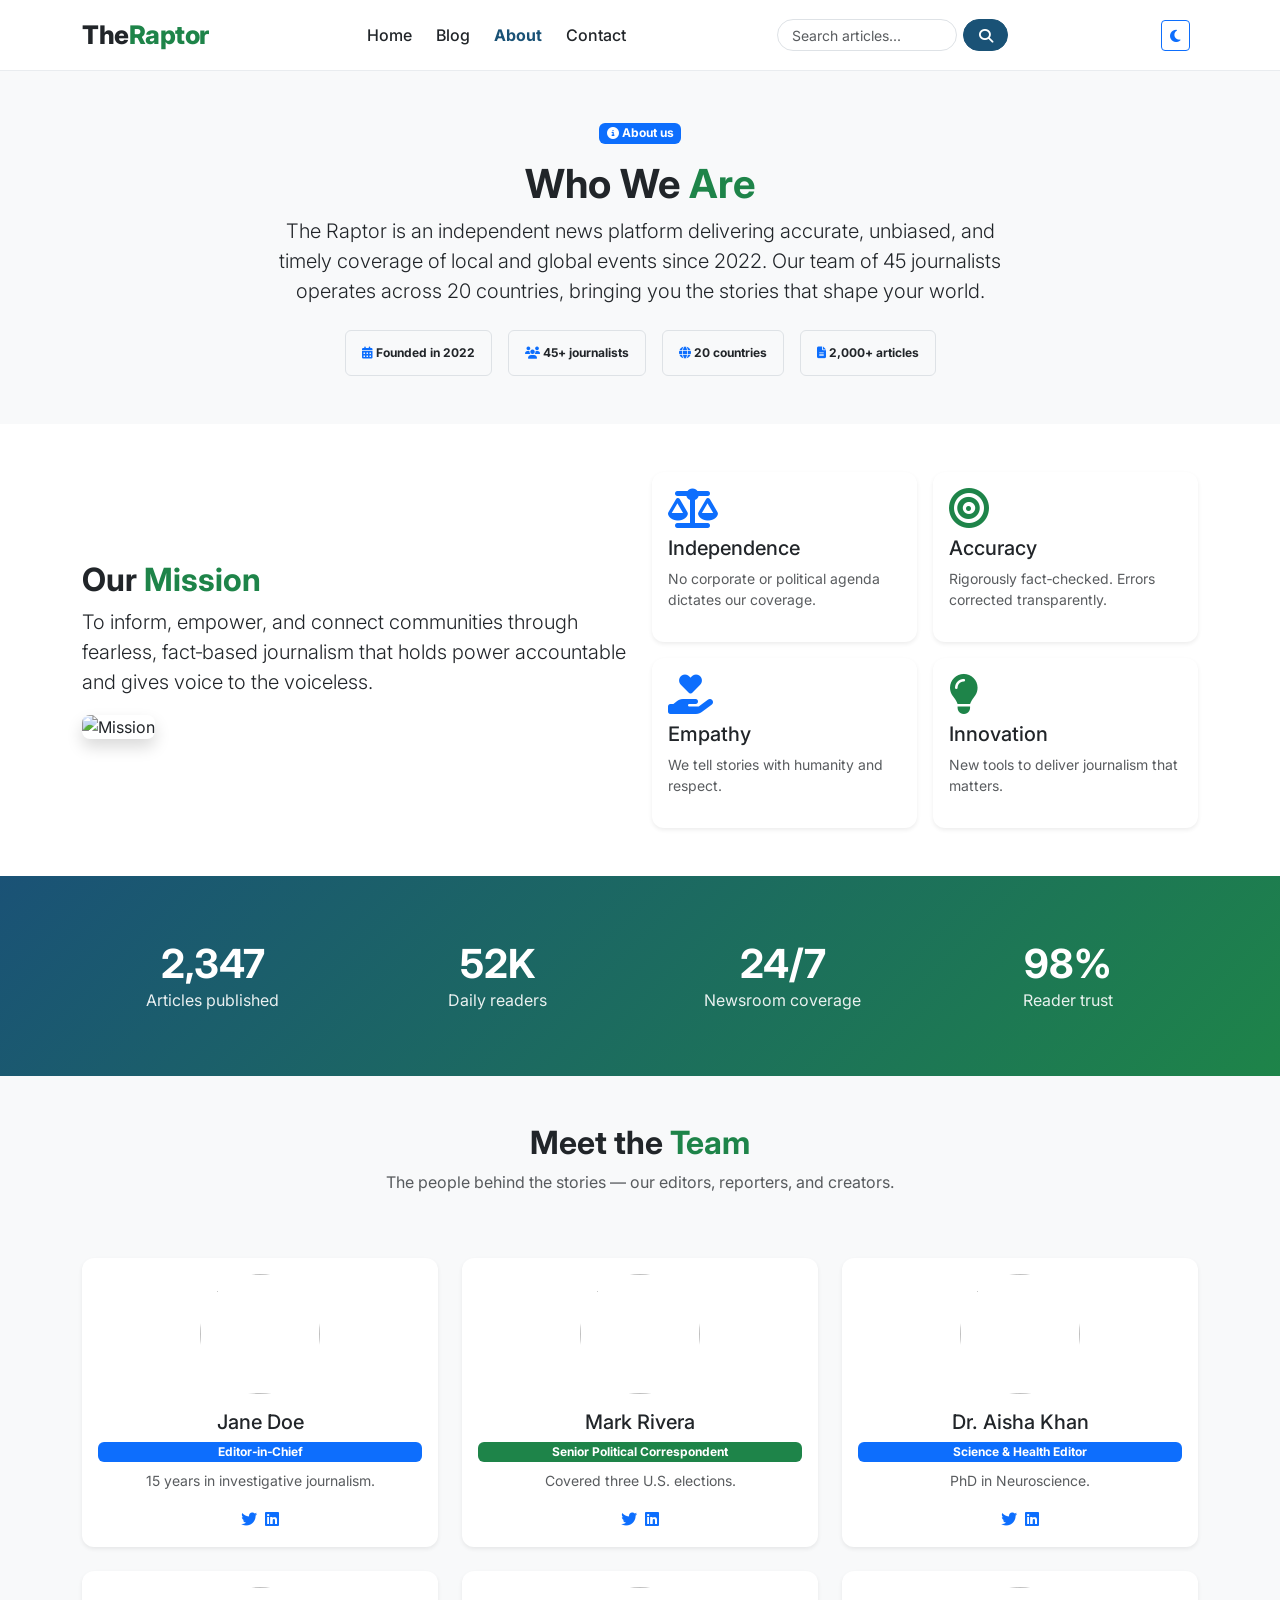
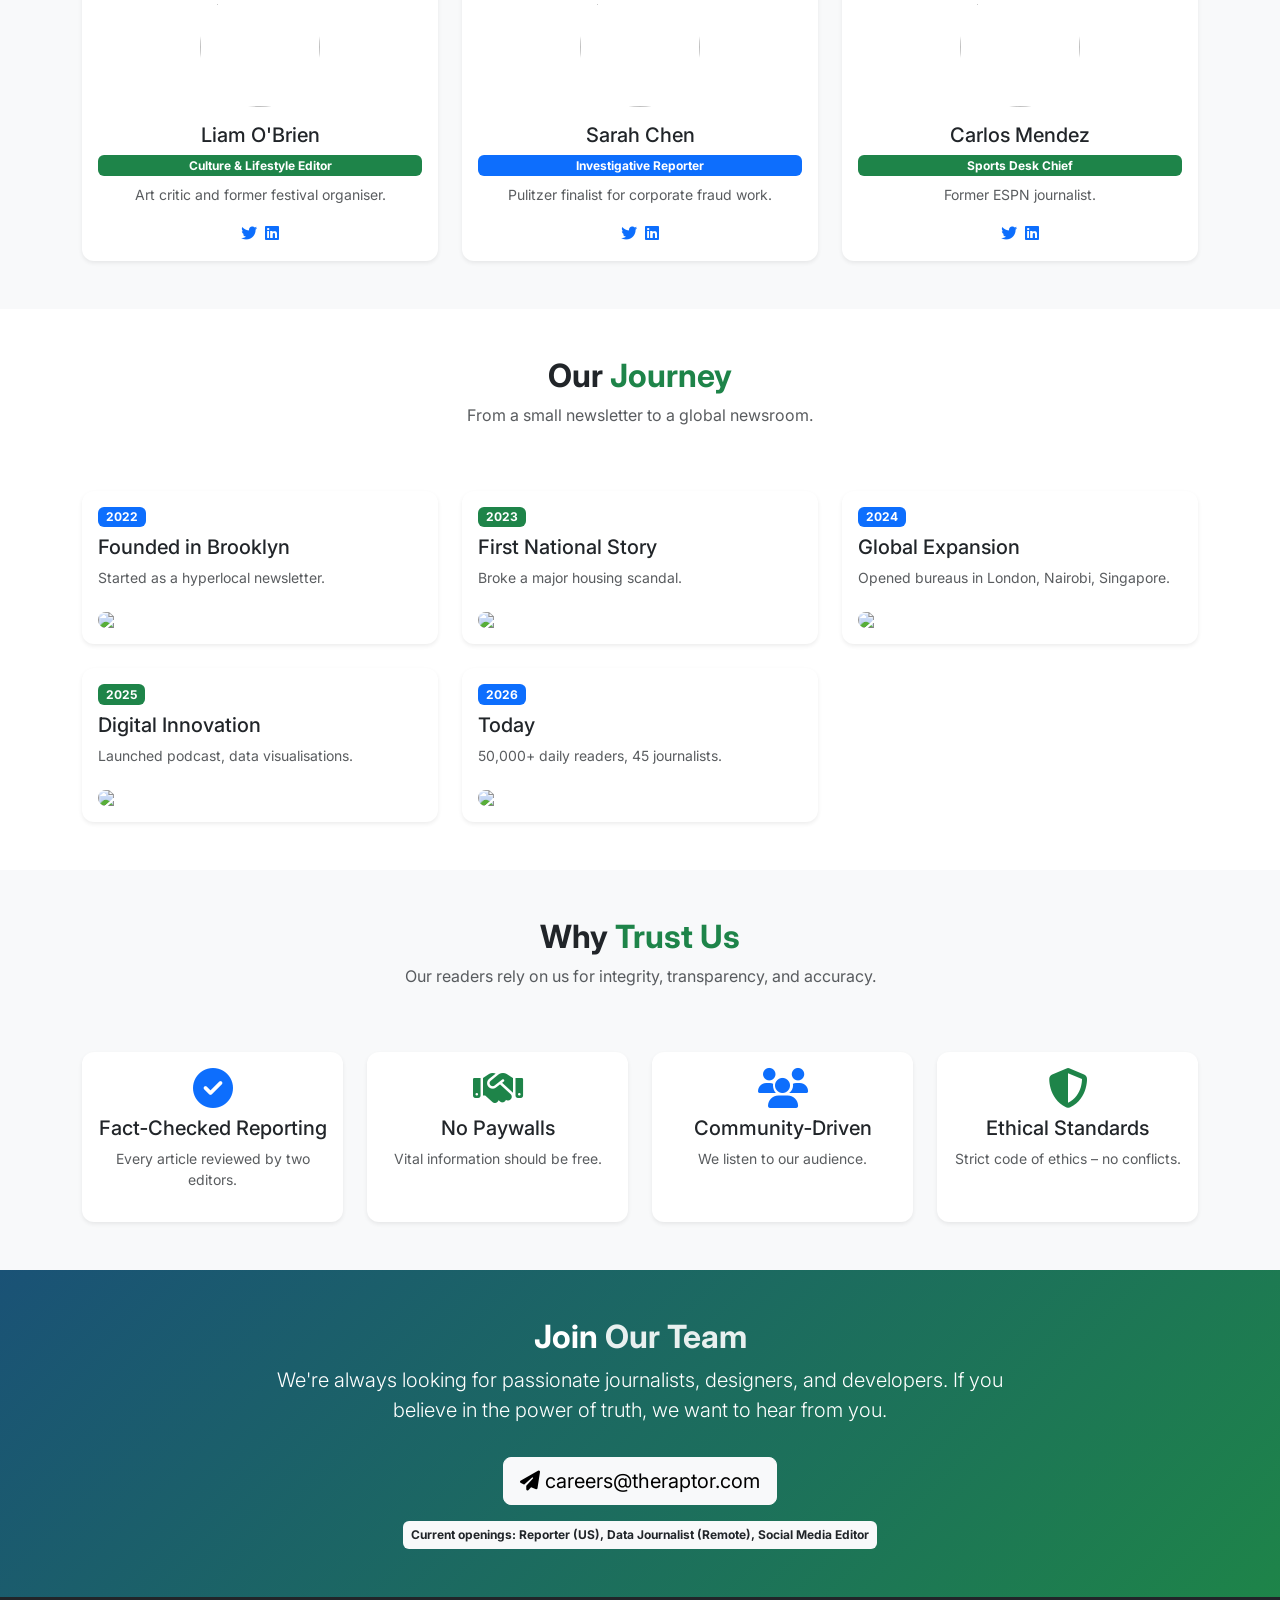
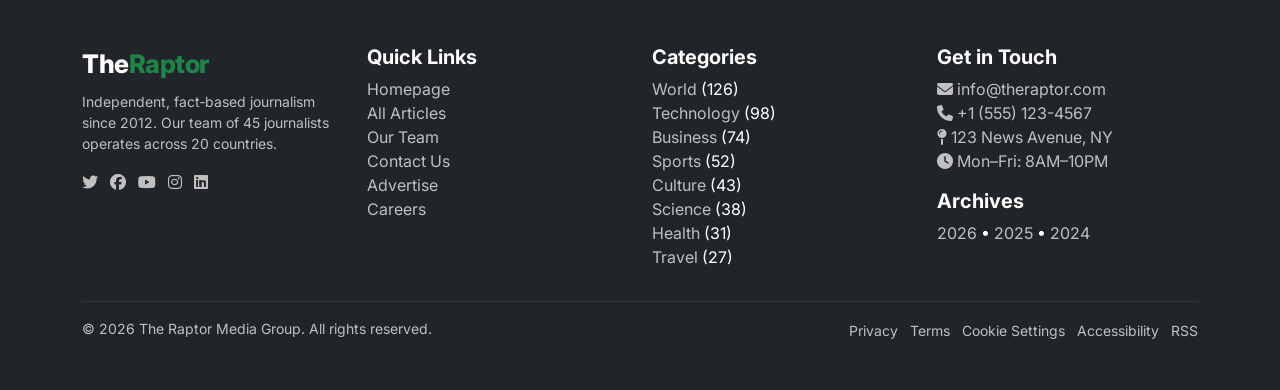
==== commit b970f95a: "Remove Supabase initialization script Removed Supabase initialization script and placeholder keys fr" ====
--- a/about.html
+++ b/about.html
@@ -8,48 +8,52 @@
     <link href="https://fonts.googleapis.com/css2?family=Inter:wght@300;400;500;600;700;800;900&display=swap" rel="stylesheet" />
     <link rel="stylesheet" href="https://cdnjs.cloudflare.com/ajax/libs/font-awesome/6.5.0/css/all.min.css" />
     <link rel="stylesheet" href="css/style.css" />
+
+    <!-- Supabase SDK -->
+    <script src="https://cdn.jsdelivr.net/npm/@supabase/supabase-js@2"></script>
 </head>
 <body>
 
-    <!-- ===== HEADER ===== -->
+    <!-- ===== HEADER (matches index.html) ===== -->
     <header id="mainHeader" class="site-header">
         <div class="container">
             <div class="row align-items-center py-3">
                 <div class="col-6 col-lg-3">
                     <a href="index.html" class="site-logo">The<span>Raptor</span></a>
                 </div>
-                <div class="col-lg-7 d-none d-lg-block">
+                <div class="col-lg-7 d-none d-md-block">
                     <nav id="mainNav" class="main-nav">
                         <a href="index.html" class="nav-link">Home</a>
                         <a href="blog.html" class="nav-link">Blog</a>
                         <a href="about.html" class="nav-link active">About</a>
                         <a href="contact.html" class="nav-link">Contact</a>
-                        <a href="#" class="nav-link search-trigger" id="navSearchTrigger"><i class="fas fa-search"></i> Search</a>
+                        <!-- Search input directly in navbar -->
+                        <div class="search-nav-item">
+                            <input type="text" id="navSearchInput" class="form-control form-control-sm" placeholder="Search articles..." />
+                            <button id="navSearchBtn" class="btn btn-sm btn-primary"><i class="fas fa-search"></i></button>
+                        </div>
                     </nav>
                 </div>
                 <div class="col-6 col-lg-2 text-end">
                     <button id="darkModeToggle" class="btn btn-outline-primary btn-sm me-2"><i class="fas fa-moon"></i></button>
-                    <button id="mobileMenuToggle" class="btn btn-outline-secondary btn-sm d-lg-none"><i class="fas fa-bars"></i></button>
-                </div>
-            </div>
-            <div id="mobileNav" class="d-lg-none" style="display:none;">
+                    <button id="mobileMenuToggle" class="btn btn-outline-secondary btn-sm d-md-none"><i class="fas fa-bars"></i></button>
+                </div>
+            </div>
+            <!-- Mobile Nav -->
+            <div id="mobileNav" class="d-md-none" style="display:none;">
                 <nav class="mobile-nav py-3">
                     <a href="index.html" class="nav-link">Home</a>
                     <a href="blog.html" class="nav-link">Blog</a>
                     <a href="about.html" class="nav-link active">About</a>
                     <a href="contact.html" class="nav-link">Contact</a>
-                    <a href="#" class="nav-link search-trigger"><i class="fas fa-search"></i> Search</a>
+                    <div class="search-mobile mt-2">
+                        <input type="text" id="mobileSearchInput" class="form-control form-control-sm" placeholder="Search articles..." />
+                        <button id="mobileSearchBtn" class="btn btn-sm btn-primary mt-1"><i class="fas fa-search"></i> Search</button>
+                    </div>
                 </nav>
             </div>
-            <div id="globalSearchBar" class="row search-bar-container" style="display:none;">
-                <div class="col-12 py-3">
-                    <div class="search-wrapper">
-                        <input type="text" id="globalSearchInput" class="form-control form-control-lg" placeholder="Search for articles, topics, or keywords..." />
-                        <button id="globalSearchClose" class="btn btn-outline-secondary"><i class="fas fa-times"></i></button>
-                    </div>
-                    <div id="searchResults" class="search-results mt-2"></div>
-                </div>
-            </div>
+            <!-- Search Results (dropdown) -->
+            <div id="searchResultsContainer" class="search-results-dropdown" style="display:none;"></div>
         </div>
     </header>
 
@@ -327,7 +331,7 @@
         </div>
     </section>
 
-    <!-- ===== FOOTER ===== -->
+    <!-- ===== FOOTER (matches index.html) ===== -->
     <footer id="mainFooter" class="py-5 bg-dark text-white">
         <div class="container">
             <div class="row g-4">
@@ -349,21 +353,21 @@
                         <li><a href="blog.html" class="text-muted text-decoration-none">All Articles</a></li>
                         <li><a href="about.html" class="text-muted text-decoration-none">Our Team</a></li>
                         <li><a href="contact.html" class="text-muted text-decoration-none">Contact Us</a></li>
-                        <li><a href="#" class="text-muted text-decoration-none">Advertise</a></li>
-                        <li><a href="#" class="text-muted text-decoration-none">Careers</a></li>
+                        <li><a href="coming-soon.html" class="text-muted text-decoration-none">Advertise</a></li>
+                        <li><a href="coming-soon.html" class="text-muted text-decoration-none">Careers</a></li>
                     </ul>
                 </div>
                 <div class="col-md-6 col-lg-3">
                     <h5 class="fw-bold">Categories</h5>
                     <ul class="list-unstyled">
-                        <li><a href="#" class="text-muted text-decoration-none">World</a> (126)</li>
-                        <li><a href="#" class="text-muted text-decoration-none">Technology</a> (98)</li>
-                        <li><a href="#" class="text-muted text-decoration-none">Business</a> (74)</li>
-                        <li><a href="#" class="text-muted text-decoration-none">Sports</a> (52)</li>
-                        <li><a href="#" class="text-muted text-decoration-none">Culture</a> (43)</li>
-                        <li><a href="#" class="text-muted text-decoration-none">Science</a> (38)</li>
-                        <li><a href="#" class="text-muted text-decoration-none">Health</a> (31)</li>
-                        <li><a href="#" class="text-muted text-decoration-none">Travel</a> (27)</li>
+                        <li><a href="blog.html" class="text-muted text-decoration-none">World</a> (126)</li>
+                        <li><a href="blog.html" class="text-muted text-decoration-none">Technology</a> (98)</li>
+                        <li><a href="blog.html" class="text-muted text-decoration-none">Business</a> (74)</li>
+                        <li><a href="blog.html" class="text-muted text-decoration-none">Sports</a> (52)</li>
+                        <li><a href="blog.html" class="text-muted text-decoration-none">Culture</a> (43)</li>
+                        <li><a href="blog.html" class="text-muted text-decoration-none">Science</a> (38)</li>
+                        <li><a href="blog.html" class="text-muted text-decoration-none">Health</a> (31)</li>
+                        <li><a href="blog.html" class="text-muted text-decoration-none">Travel</a> (27)</li>
                     </ul>
                 </div>
                 <div class="col-md-6 col-lg-3">
@@ -376,7 +380,7 @@
                     </ul>
                     <h5 class="fw-bold mt-3">Archives</h5>
                     <ul class="list-unstyled">
-                        <li><a href="#" class="text-muted text-decoration-none">2026</a> • <a href="#" class="text-muted text-decoration-none">2025</a> • <a href="#" class="text-muted text-decoration-none">2024</a></li>
+                        <li><a href="coming-soon.html" class="text-muted text-decoration-none">2026</a> • <a href="coming-soon.html" class="text-muted text-decoration-none">2025</a> • <a href="coming-soon.html" class="text-muted text-decoration-none">2024</a></li>
                     </ul>
                 </div>
             </div>
@@ -386,15 +390,21 @@
                     <p class="text-muted small mb-0">&copy; 2026 The Raptor Media Group. All rights reserved.</p>
                 </div>
                 <div class="col-md-6 text-center text-md-end">
-                    <a href="#" class="text-muted small text-decoration-none me-2">Privacy</a>
-                    <a href="#" class="text-muted small text-decoration-none me-2">Terms</a>
-                    <a href="#" class="text-muted small text-decoration-none">RSS</a>
+                    <a href="coming-soon.html" class="text-muted small text-decoration-none me-2">Privacy</a>
+                    <a href="coming-soon.html" class="text-muted small text-decoration-none me-2">Terms</a>
+                    <a href="coming-soon.html" class="text-muted small text-decoration-none me-2">Cookie Settings</a>
+                    <a href="coming-soon.html" class="text-muted small text-decoration-none me-2">Accessibility</a>
+                    <a href="coming-soon.html" class="text-muted small text-decoration-none">RSS</a>
                 </div>
             </div>
         </div>
     </footer>
 
+    <!-- Bootstrap JS -->
     <script src="https://cdn.jsdelivr.net/npm/bootstrap@5.3.0-alpha1/dist/js/bootstrap.bundle.min.js"></script>
+
+    <!-- Your main JavaScript file -->
     <script src="js/script.js"></script>
+
 </body>
 </html>
--- a/css/style.css
+++ b/css/style.css
@@ -1,191 +1,586 @@
+/* ===== BASE ===== */
 :root {
-            --primary: #6C63FF;
-            --primary-dark: #5a52d5;
-            --secondary: #00D4FF;
-            --accent: #FF6B9D;
-            --bg: #0a0a1a;
-            --bg-card: rgba(255, 255, 255, 0.04);
-            --bg-card-hover: rgba(255, 255, 255, 0.08);
-            --text: #e8e8f0;
-            --text-muted: #a0a0b8;
-            --border: rgba(255, 255, 255, 0.08);
-            --radius: 20px;
-            --radius-sm: 12px;
-            --transition: 0.4s cubic-bezier(0.25, 0.46, 0.45, 0.94);
-            --font: 'Inter', sans-serif;
-            --max-width: 1200px;
-            --header-height: 72px;
-        }
-        [data-theme="light"] {
-            --bg: #f5f5fa;
-            --bg-card: rgba(0, 0, 0, 0.04);
-            --bg-card-hover: rgba(0, 0, 0, 0.08);
-            --text: #1a1a2e;
-            --text-muted: #555570;
-            --border: rgba(0, 0, 0, 0.08);
-        }
-        * { margin:0; padding:0; box-sizing:border-box; }
-        html { scroll-behavior:smooth; scroll-padding-top:var(--header-height); }
-        body { font-family:var(--font); background:var(--bg); color:var(--text); line-height:1.7; transition:background var(--transition), color var(--transition); }
-        a { text-decoration:none; color:inherit; }
-        .container { max-width:var(--max-width); margin:0 auto; padding:0 24px; }
-
-        /* HEADER */
-        .header { position:fixed; top:0; left:0; right:0; height:var(--header-height); z-index:1000; background:rgba(10,10,26,0.75); backdrop-filter:blur(16px); border-bottom:1px solid var(--border); display:flex; align-items:center; }
-        [data-theme="light"] .header { background:rgba(245,245,250,0.80); }
-        .header .container { display:flex; align-items:center; justify-content:space-between; width:100%; }
-        .logo { font-size:1.6rem; font-weight:800; background:linear-gradient(135deg, var(--primary), var(--secondary)); -webkit-background-clip:text; -webkit-text-fill-color:transparent; background-clip:text; }
-        .logo span { font-weight:300; -webkit-text-fill-color:var(--text); }
-        .nav-links { display:flex; align-items:center; gap:8px; }
-        .nav-links a { padding:8px 18px; border-radius:50px; font-size:0.9rem; font-weight:500; transition:all var(--transition); cursor:pointer; }
-        .nav-links a:hover, .nav-links a.active { background:var(--bg-card); color:var(--primary); }
-        .theme-toggle { background:var(--bg-card); border:1px solid var(--border); border-radius:50px; width:42px; height:42px; display:flex; align-items:center; justify-content:center; cursor:pointer; font-size:1.1rem; color:var(--text); transition:all var(--transition); margin-left:6px; }
-        .theme-toggle:hover { background:var(--bg-card-hover); transform:rotate(20deg); }
-        .hamburger { display:none; flex-direction:column; gap:5px; cursor:pointer; background:none; border:none; padding:6px; }
-        .hamburger span { display:block; width:26px; height:2.5px; background:var(--text); border-radius:4px; transition:all var(--transition); }
-        .hamburger.active span:nth-child(1) { transform:rotate(45deg) translate(5px,5px); }
-        .hamburger.active span:nth-child(2) { opacity:0; }
-        .hamburger.active span:nth-child(3) { transform:rotate(-45deg) translate(5px,-5px); }
-
-        /* PAGE SECTIONS */
-        .page-section { display:none; padding-top:var(--header-height); }
-        .page-section.active { display:block; }
-
-        /* HERO (on home) */
-        .hero { min-height:100vh; display:flex; align-items:center; padding:calc(var(--header-height)+40px) 0 60px; }
-        .hero .container { display:grid; grid-template-columns:1fr 1fr; gap:60px; align-items:center; }
-        .hero-content h1 { font-size:3.8rem; font-weight:900; line-height:1.1; margin-bottom:16px; }
-        .hero-content h1 .highlight { background:linear-gradient(135deg, var(--primary), var(--secondary)); -webkit-background-clip:text; -webkit-text-fill-color:transparent; background-clip:text; }
-        .hero-content .typing-wrapper { font-size:1.4rem; font-weight:500; color:var(--text-muted); margin-bottom:20px; min-height:2.4rem; }
-        .hero-content .typing-wrapper .typed-text { color:var(--secondary); font-weight:600; }
-        .hero-content p { font-size:1.1rem; color:var(--text-muted); max-width:480px; margin-bottom:32px; }
-        .hero-buttons { display:flex; gap:14px; flex-wrap:wrap; }
-        .hero-image .avatar-wrapper { width:380px; height:380px; border-radius:50%; background:linear-gradient(135deg, var(--primary), var(--secondary)); padding:5px; animation:float 6s ease-in-out infinite; }
-        .hero-image .avatar-wrapper .avatar { width:100%; height:100%; border-radius:50%; background:var(--bg); display:flex; align-items:center; justify-content:center; font-size:8rem; color:var(--primary); }
-        @keyframes float { 0%,100% { transform:translateY(0); } 50% { transform:translateY(-18px); } }
-        .hero-social { display:flex; gap:16px; margin-top:28px; }
-        .hero-social a { width:44px; height:44px; border-radius:50%; background:var(--bg-card); border:1px solid var(--border); display:flex; align-items:center; justify-content:center; color:var(--text-muted); font-size:1.2rem; transition:all var(--transition); }
-        .hero-social a:hover { background:var(--primary); color:#fff; transform:translateY(-4px); }
-
-        /* BUTTONS */
-        .btn { display:inline-flex; align-items:center; gap:10px; padding:14px 32px; border-radius:50px; font-weight:600; font-size:0.95rem; border:none; cursor:pointer; transition:all var(--transition); background:var(--bg-card); color:var(--text); border:1px solid var(--border); }
-        .btn-primary { background:linear-gradient(135deg, var(--primary), var(--secondary)); color:#fff !important; border:none; }
-        .btn-primary:hover { transform:translateY(-3px); box-shadow:0 12px 40px rgba(108,99,255,0.35); }
-        .btn-outline:hover { background:var(--bg-card-hover); transform:translateY(-3px); }
-
-        /* SECTION COMMON */
-        section { padding:80px 0; }
-        .section-label { font-size:0.8rem; text-transform:uppercase; letter-spacing:3px; color:var(--primary); font-weight:600; margin-bottom:8px; }
-        .section-title { font-size:2.8rem; font-weight:800; letter-spacing:-1px; margin-bottom:16px; }
-        .section-title .highlight { background:linear-gradient(135deg, var(--primary), var(--secondary)); -webkit-background-clip:text; -webkit-text-fill-color:transparent; background-clip:text; }
-        .section-desc { color:var(--text-muted); font-size:1.1rem; max-width:540px; }
-        .section-header { margin-bottom:48px; }
-        .section-header.center { text-align:center; }
-        .section-header.center .section-desc { margin:0 auto; }
-
-        /* ABOUT */
-        .about-grid { display:grid; grid-template-columns:1fr 1fr; gap:60px; align-items:center; }
-        .about-text p { color:var(--text-muted); margin-bottom:18px; }
-        .about-stats { display:grid; grid-template-columns:repeat(3,1fr); gap:20px; margin-top:30px; }
-        .stat-item { background:var(--bg-card); border:1px solid var(--border); border-radius:var(--radius-sm); padding:20px; text-align:center; transition:all var(--transition); }
-        .stat-item:hover { transform:translateY(-4px); background:var(--bg-card-hover); }
-        .stat-item .number { font-size:2rem; font-weight:800; background:linear-gradient(135deg, var(--primary), var(--secondary)); -webkit-background-clip:text; -webkit-text-fill-color:transparent; background-clip:text; }
-        .stat-item .label { font-size:0.85rem; color:var(--text-muted); margin-top:4px; }
-        .about-image .img-placeholder { width:100%; max-width:420px; aspect-ratio:1/1; border-radius:var(--radius); background:linear-gradient(135deg, var(--primary), var(--secondary)); display:flex; align-items:center; justify-content:center; font-size:6rem; color:#fff; }
-
-        /* SKILLS */
-        .skills-grid { display:grid; grid-template-columns:repeat(auto-fit,minmax(140px,1fr)); gap:20px; }
-        .skill-item { background:var(--bg-card); border:1px solid var(--border); border-radius:var(--radius-sm); padding:24px 16px; text-align:center; transition:all var(--transition); }
-        .skill-item:hover { transform:translateY(-6px); background:var(--bg-card-hover); border-color:var(--primary); }
-        .skill-item .icon { font-size:2.6rem; margin-bottom:10px; display:block; }
-        .skill-item .name { font-weight:600; font-size:0.95rem; }
-        .skill-item .level { display:block; width:100%; height:4px; background:var(--border); border-radius:4px; margin-top:12px; overflow:hidden; }
-        .skill-item .level .bar { height:100%; border-radius:4px; background:linear-gradient(90deg, var(--primary), var(--secondary)); width:0%; transition:width 1.2s ease; }
-
-        /* PROJECTS */
-        .project-filters { display:flex; gap:10px; flex-wrap:wrap; margin-bottom:32px; justify-content:center; }
-        .project-filters .filter-btn { padding:8px 22px; border-radius:50px; background:var(--bg-card); border:1px solid var(--border); color:var(--text-muted); font-weight:500; font-size:0.85rem; cursor:pointer; transition:all var(--transition); }
-        .project-filters .filter-btn:hover, .project-filters .filter-btn.active { background:var(--primary); color:#fff; border-color:var(--primary); }
-        .projects-grid { display:grid; grid-template-columns:repeat(auto-fill,minmax(320px,1fr)); gap:28px; }
-        .project-card { background:var(--bg-card); border:1px solid var(--border); border-radius:var(--radius); overflow:hidden; transition:all var(--transition); }
-        .project-card:hover { transform:translateY(-8px); border-color:var(--primary); box-shadow:0 20px 50px rgba(0,0,0,0.3); }
-        .project-card .thumb { height:200px; background:linear-gradient(135deg, var(--primary-dark), var(--secondary)); display:flex; align-items:center; justify-content:center; font-size:3rem; color:rgba(255,255,255,0.5); }
-        .project-card .body { padding:24px; }
-        .project-card .body .tag { display:inline-block; padding:4px 14px; border-radius:50px; background:rgba(108,99,255,0.15); color:var(--primary); font-size:0.7rem; font-weight:600; text-transform:uppercase; margin-bottom:10px; }
-        .project-card .body h3 { font-size:1.2rem; font-weight:700; margin-bottom:8px; }
-        .project-card .body p { color:var(--text-muted); font-size:0.95rem; }
-
-        /* TESTIMONIALS */
-        .testimonials-grid { display:grid; grid-template-columns:repeat(auto-fill,minmax(280px,1fr)); gap:28px; }
-        .testimonial-card { background:var(--bg-card); border:1px solid var(--border); border-radius:var(--radius); padding:30px; transition:all var(--transition); }
-        .testimonial-card:hover { transform:translateY(-6px); border-color:var(--primary); }
-        .testimonial-card .stars { color:#fbbf24; font-size:1rem; margin-bottom:12px; letter-spacing:2px; }
-        .testimonial-card blockquote { font-size:1rem; color:var(--text-muted); font-style:italic; margin-bottom:16px; line-height:1.8; }
-        .testimonial-card .author { display:flex; align-items:center; gap:14px; }
-        .testimonial-card .author .avatar-sm { width:44px; height:44px; border-radius:50%; background:linear-gradient(135deg, var(--primary), var(--secondary)); display:flex; align-items:center; justify-content:center; font-weight:700; color:#fff; font-size:1.1rem; }
-        .testimonial-card .author .info .name { font-weight:600; }
-        .testimonial-card .author .info .role { font-size:0.8rem; color:var(--text-muted); }
-
-        /* CONTACT */
-        .contact-wrapper { display:grid; grid-template-columns:1fr 1.2fr; gap:50px; align-items:start; }
-        .contact-info h3 { font-size:1.6rem; font-weight:700; margin-bottom:12px; }
-        .contact-info p { color:var(--text-muted); margin-bottom:28px; }
-        .contact-info .contact-item { display:flex; align-items:center; gap:16px; margin-bottom:18px; }
-        .contact-info .contact-item .icon { width:44px; height:44px; border-radius:50%; background:var(--bg-card); border:1px solid var(--border); display:flex; align-items:center; justify-content:center; color:var(--primary); font-size:1.1rem; flex-shrink:0; }
-        .contact-info .contact-item .text .label { font-size:0.75rem; text-transform:uppercase; letter-spacing:1px; color:var(--text-muted); }
-        .contact-info .contact-item .text .value { font-weight:500; }
-        .contact-form { background:var(--bg-card); border:1px solid var(--border); border-radius:var(--radius); padding:36px; }
-        .contact-form .form-group { margin-bottom:20px; }
-        .contact-form label { display:block; font-weight:500; font-size:0.9rem; margin-bottom:6px; }
-        .contact-form input, .contact-form textarea { width:100%; padding:14px 18px; border-radius:var(--radius-sm); border:1px solid var(--border); background:var(--bg); color:var(--text); font-size:0.95rem; font-family:inherit; outline:none; }
-        .contact-form input:focus, .contact-form textarea:focus { border-color:var(--primary); box-shadow:0 0 0 4px rgba(108,99,255,0.12); }
-        .contact-form textarea { resize:vertical; min-height:130px; }
-        .contact-form .btn { width:100%; justify-content:center; }
-        .form-feedback { margin-top:14px; padding:12px 18px; border-radius:var(--radius-sm); font-weight:500; display:none; }
-        .form-feedback.success { display:block; background:rgba(34,197,94,0.15); color:#22c55e; border:1px solid rgba(34,197,94,0.2); }
-        .form-feedback.error { display:block; background:rgba(239,68,68,0.15); color:#ef4444; border:1px solid rgba(239,68,68,0.2); }
-
-        /* FOOTER */
-        .footer { border-top:1px solid var(--border); padding:40px 0 28px; margin-top:20px; }
-        .footer .container { display:flex; justify-content:space-between; align-items:center; flex-wrap:wrap; gap:20px; }
-        .footer .copy { color:var(--text-muted); font-size:0.9rem; }
-        .footer .social-links { display:flex; gap:14px; }
-        .footer .social-links a { width:38px; height:38px; border-radius:50%; background:var(--bg-card); border:1px solid var(--border); display:flex; align-items:center; justify-content:center; color:var(--text-muted); transition:all var(--transition); }
-        .footer .social-links a:hover { background:var(--primary); color:#fff; transform:translateY(-3px); }
-
-        /* RESPONSIVE */
-        @media (max-width:1024px) {
-            .hero .container { grid-template-columns:1fr; text-align:center; }
-            .hero-content p { margin:0 auto 32px; }
-            .hero-buttons, .hero-social { justify-content:center; }
-            .hero-image .avatar-wrapper { width:260px; height:260px; }
-            .about-grid { grid-template-columns:1fr; text-align:center; }
-            .about-stats { justify-items:center; }
-            .contact-wrapper { grid-template-columns:1fr; }
-            .section-title { font-size:2.2rem; }
-            .hero-content h1 { font-size:2.8rem; }
-        }
-        @media (max-width:768px) {
-            .nav-links { position:fixed; top:var(--header-height); left:0; right:0; background:var(--bg); border-bottom:1px solid var(--border); flex-direction:column; padding:20px 24px; gap:6px; transform:translateY(-120%); transition:transform var(--transition); backdrop-filter:blur(16px); background:rgba(10,10,26,0.92); }
-            [data-theme="light"] .nav-links { background:rgba(245,245,250,0.92); }
-            .nav-links.open { transform:translateY(0); }
-            .nav-links a { width:100%; text-align:center; padding:12px; }
-            .hamburger { display:flex; }
-            .hero-content h1 { font-size:2.2rem; }
-            .hero-image .avatar-wrapper { width:200px; height:200px; }
-            .hero-image .avatar-wrapper .avatar { font-size:5rem; }
-            .section-title { font-size:1.8rem; }
-            .projects-grid { grid-template-columns:1fr; }
-            .testimonials-grid { grid-template-columns:1fr; }
-            .about-stats { grid-template-columns:1fr 1fr; }
-            .skills-grid { grid-template-columns:repeat(2,1fr); }
-            .footer .container { flex-direction:column; text-align:center; }
-        }
-        @media (max-width:480px) {
-            .skills-grid { grid-template-columns:1fr 1fr; gap:12px; }
-            .hero-content h1 { font-size:1.8rem; }
-            .hero-content .typing-wrapper { font-size:1.1rem; }
-            .btn { padding:12px 24px; font-size:0.85rem; }
-            .container { padding:0 16px; }
-            .contact-form { padding:20px; }
-        }
+    --primary: #1a5276;
+    --primary-light: #2e86c1;
+    --primary-dark: #0e2f44;
+    --green: #1e8449;
+    --green-light: #28b463;
+    --green-dark: #145a32;
+    --white: #ffffff;
+    --light-bg: #f8f9fa;
+    --dark-bg: #1a1a2e;
+    --text-dark: #212529;
+    --text-light: #f8f9fa;
+    --shadow: 0 4px 12px rgba(0,0,0,0.08);
+    --radius: 12px;
+}
+
+* {
+    margin: 0;
+    padding: 0;
+    box-sizing: border-box;
+}
+
+body {
+    font-family: 'Inter', sans-serif;
+    background-color: var(--white);
+    color: var(--text-dark);
+    transition: background-color 0.3s, color 0.3s;
+}
+
+/* ===== DARK MODE ===== */
+body.dark-mode {
+    background-color: var(--dark-bg);
+    color: var(--text-light);
+}
+body.dark-mode .bg-light {
+    background-color: #2d2d44 !important;
+}
+body.dark-mode .card,
+body.dark-mode .accordion-item,
+body.dark-mode .list-group-item {
+    background-color: #2d2d44;
+    border-color: #444;
+    color: var(--text-light);
+}
+body.dark-mode .text-muted {
+    color: #aaa !important;
+}
+body.dark-mode .border {
+    border-color: #444 !important;
+}
+body.dark-mode .btn-outline-primary {
+    color: var(--primary-light);
+    border-color: var(--primary-light);
+}
+body.dark-mode .btn-outline-primary:hover {
+    background-color: var(--primary-light);
+    color: #fff;
+}
+body.dark-mode .btn-outline-secondary {
+    color: #ccc;
+    border-color: #555;
+}
+body.dark-mode .btn-outline-secondary:hover {
+    background-color: #555;
+    color: #fff;
+}
+body.dark-mode .site-header {
+    background-color: #1a1a2e !important;
+    border-bottom: 1px solid #333;
+}
+body.dark-mode .site-logo {
+    color: var(--text-light);
+}
+body.dark-mode .site-logo span {
+    color: var(--green-light);
+}
+body.dark-mode .nav-link {
+    color: #ccc !important;
+}
+body.dark-mode .nav-link:hover,
+body.dark-mode .nav-link.active {
+    color: #fff !important;
+}
+body.dark-mode footer {
+    background-color: #111 !important;
+}
+body.dark-mode .search-results {
+    background: #2d2d44;
+    color: #eee;
+}
+body.dark-mode .search-results a {
+    color: #8ab4f8;
+}
+body.dark-mode .pagination .page-link {
+    background-color: #2d2d44;
+    border-color: #444;
+    color: #ccc;
+}
+body.dark-mode .pagination .page-link:hover {
+    background-color: #3d3d5a;
+    color: #fff;
+}
+body.dark-mode .pagination .page-item.active .page-link {
+    background-color: var(--primary);
+    border-color: var(--primary);
+    color: #fff;
+}
+body.dark-mode .pagination .page-item.disabled .page-link {
+    background-color: #222;
+    border-color: #333;
+    color: #666;
+}
+body.dark-mode .filter-btn.btn-outline-primary {
+    color: var(--primary-light);
+    border-color: var(--primary-light);
+}
+body.dark-mode .filter-btn.btn-outline-primary.active,
+body.dark-mode .filter-btn.btn-outline-primary:hover {
+    background-color: var(--primary-light);
+    color: #fff;
+}
+body.dark-mode .filter-btn.btn-primary {
+    background-color: var(--primary-light);
+    border-color: var(--primary-light);
+    color: #fff;
+}
+
+/* ===== HEADER ===== */
+.site-header {
+    background: var(--white);
+    border-bottom: 1px solid #e9ecef;
+    position: sticky;
+    top: 0;
+    z-index: 1030;
+    transition: background 0.3s;
+}
+.site-logo {
+    font-size: 1.6rem;
+    font-weight: 800;
+    text-decoration: none;
+    color: var(--text-dark);
+    letter-spacing: -0.5px;
+}
+.site-logo span {
+    color: var(--green);
+}
+.main-nav {
+    display: flex;
+    gap: 1.5rem;
+    align-items: center;
+}
+.nav-link {
+    font-weight: 500;
+    color: var(--text-dark);
+    text-decoration: none;
+    transition: color 0.2s;
+}
+.nav-link:hover,
+.nav-link.active {
+    color: var(--primary);
+}
+.nav-link.active {
+    font-weight: 700;
+}
+
+/* Inline search in navbar */
+.search-nav-item {
+    display: flex;
+    gap: 0.4rem;
+    align-items: center;
+    margin-left: auto;
+}
+.search-nav-item .form-control {
+    width: 180px;
+    border-radius: 20px;
+    padding: 0.3rem 0.9rem;
+    font-size: 0.875rem;
+}
+.search-nav-item .btn {
+    border-radius: 20px;
+    padding: 0.3rem 0.9rem;
+}
+body.dark-mode .search-nav-item .form-control {
+    background-color: #2d2d44;
+    border-color: #444;
+    color: var(--text-light);
+}
+body.dark-mode .search-nav-item .form-control::placeholder {
+    color: #888;
+}
+
+/* Search results dropdown */
+.search-results-dropdown {
+    position: absolute;
+    top: 100%;
+    left: 0;
+    right: 0;
+    background: var(--white);
+    border-radius: var(--radius);
+    box-shadow: 0 8px 24px rgba(0,0,0,0.15);
+    padding: 1rem;
+    z-index: 1050;
+    max-height: 400px;
+    overflow-y: auto;
+    margin-top: 0.25rem;
+}
+body.dark-mode .search-results-dropdown {
+    background: #2d2d44;
+    border: 1px solid #444;
+}
+.search-results-dropdown .result-item {
+    padding: 0.6rem 0.8rem;
+    border-bottom: 1px solid #eee;
+    cursor: pointer;
+}
+.search-results-dropdown .result-item:hover {
+    background: var(--light-bg);
+}
+body.dark-mode .search-results-dropdown .result-item {
+    border-bottom-color: #444;
+}
+body.dark-mode .search-results-dropdown .result-item:hover {
+    background: #3d3d5a;
+}
+.search-results-dropdown .result-title {
+    font-weight: 600;
+}
+.search-results-dropdown .result-meta {
+    font-size: 0.8rem;
+    color: #6c757d;
+}
+body.dark-mode .search-results-dropdown .result-meta {
+    color: #999;
+}
+.search-results-dropdown .no-results {
+    padding: 1rem;
+    text-align: center;
+    color: #6c757d;
+}
+
+/* Mobile nav */
+.mobile-nav {
+    display: flex;
+    flex-direction: column;
+    gap: 0.75rem;
+    padding: 1rem 0;
+}
+.mobile-nav .nav-link {
+    padding: 0.5rem 0;
+    border-bottom: 1px solid #eee;
+}
+body.dark-mode .mobile-nav .nav-link {
+    border-bottom-color: #444;
+}
+.search-mobile {
+    display: flex;
+    flex-direction: column;
+    gap: 0.5rem;
+}
+
+/* ===== SEARCH BAR (legacy, kept for compatibility) ===== */
+.search-bar-container {
+    background: var(--light-bg);
+    border-radius: var(--radius);
+    margin-top: 0.5rem;
+}
+.search-wrapper {
+    display: flex;
+    gap: 0.5rem;
+}
+#globalSearchInput {
+    flex: 1;
+}
+.search-results {
+    max-height: 400px;
+    overflow-y: auto;
+    background: var(--white);
+    border-radius: var(--radius);
+    box-shadow: var(--shadow);
+    padding: 0.5rem;
+}
+.search-results .result-item {
+    padding: 0.5rem 0.75rem;
+    border-bottom: 1px solid #eee;
+    cursor: pointer;
+    transition: background 0.15s;
+}
+.search-results .result-item:hover {
+    background: var(--light-bg);
+}
+.search-results .result-item:last-child {
+    border-bottom: none;
+}
+.search-results .result-title {
+    font-weight: 600;
+}
+.search-results .result-meta {
+    font-size: 0.8rem;
+    color: #6c757d;
+}
+body.dark-mode .search-results .result-item {
+    border-bottom-color: #444;
+}
+body.dark-mode .search-results .result-item:hover {
+    background: #3a3a5a;
+}
+
+/* ===== BUTTONS ===== */
+.btn-primary {
+    background-color: var(--primary);
+    border-color: var(--primary);
+}
+.btn-primary:hover {
+    background-color: var(--primary-dark);
+    border-color: var(--primary-dark);
+}
+.btn-green {
+    background-color: var(--green);
+    border-color: var(--green);
+    color: #fff;
+}
+.btn-green:hover {
+    background-color: var(--green-dark);
+    border-color: var(--green-dark);
+    color: #fff;
+}
+.text-green {
+    color: var(--green);
+}
+.bg-green {
+    background-color: var(--green);
+}
+.bg-green-subtle {
+    background-color: #d5f5e3;
+}
+.text-green-emphasis {
+    color: var(--green-dark);
+}
+
+/* Category filter buttons */
+.filter-btn {
+    transition: all 0.2s;
+}
+.filter-btn.active {
+    background-color: var(--primary);
+    border-color: var(--primary);
+    color: #fff;
+}
+.filter-btn.active:hover {
+    background-color: var(--primary-dark);
+    border-color: var(--primary-dark);
+}
+body.dark-mode .filter-btn.active {
+    background-color: var(--primary-light);
+    border-color: var(--primary-light);
+    color: #fff;
+}
+
+/* ===== CARDS ===== */
+.card {
+    border-radius: var(--radius);
+    transition: transform 0.2s, box-shadow 0.2s;
+}
+.card:hover {
+    transform: translateY(-4px);
+    box-shadow: 0 12px 28px rgba(0,0,0,0.12);
+}
+.card-img-top {
+    border-top-left-radius: var(--radius);
+    border-top-right-radius: var(--radius);
+    height: 200px;
+    object-fit: cover;
+}
+.card .card-text {
+    display: -webkit-box;
+    -webkit-line-clamp: 3;
+    -webkit-box-orient: vertical;
+    overflow: hidden;
+    text-overflow: ellipsis;
+}
+
+/* Article card category badge */
+.article-category {
+    position: absolute;
+    top: 12px;
+    left: 12px;
+    background: var(--primary);
+    color: #fff;
+    padding: 0.2rem 0.8rem;
+    border-radius: 20px;
+    font-size: 0.7rem;
+    font-weight: 600;
+    text-transform: uppercase;
+    letter-spacing: 0.5px;
+}
+
+/* Featured article */
+#featuredContainer .featured-image {
+    border-radius: var(--radius);
+    object-fit: cover;
+    width: 100%;
+    max-height: 400px;
+}
+
+/* ===== STATS ===== */
+.stat-item {
+    padding: 1rem;
+}
+.stat-item span:first-child {
+    display: block;
+    font-size: 2.5rem;
+    font-weight: 800;
+}
+.stat-item span:last-child {
+    font-size: 1rem;
+    opacity: 0.9;
+}
+
+/* ===== PAGINATION ===== */
+.pagination .page-link {
+    color: var(--primary);
+    border-radius: 8px;
+    margin: 0 0.2rem;
+}
+.pagination .page-item.active .page-link {
+    background-color: var(--primary);
+    border-color: var(--primary);
+    color: #fff;
+}
+.pagination .page-item.disabled .page-link {
+    color: #6c757d;
+}
+
+/* ===== FOOTER ===== */
+footer a {
+    transition: color 0.2s;
+}
+footer a:hover {
+    color: var(--white) !important;
+}
+/* Light mode footer links – ensure visibility */
+body:not(.dark-mode) footer .text-muted {
+    color: #c0c0c0 !important; /* lighter grey for readability on dark bg */
+}
+body:not(.dark-mode) footer .text-muted:hover {
+    color: #fff !important;
+}
+/* Dark mode footer already has #aaa for text-muted */
+
+/* ===== RESPONSIVE ===== */
+/* Extra small devices (phones, 0–576px) */
+@media (max-width: 575.98px) {
+    .site-logo {
+        font-size: 1.2rem;
+    }
+    .stat-item span:first-child {
+        font-size: 1.8rem;
+    }
+    .card-img-top {
+        height: 140px;
+    }
+    .breaking-news {
+        font-size: 0.85rem;
+    }
+    #breakingText {
+        display: block;
+        white-space: normal;
+        line-height: 1.5;
+    }
+    .main-nav {
+        gap: 0.8rem;
+    }
+    .btn {
+        font-size: 0.8rem;
+        padding: 0.3rem 0.6rem;
+    }
+    .search-wrapper {
+        flex-wrap: wrap;
+    }
+    #globalSearchInput {
+        width: 100%;
+    }
+    .search-nav-item .form-control {
+        width: 100px;
+        font-size: 0.75rem;
+    }
+    .search-nav-item {
+        margin-left: 0;
+    }
+    #featuredContainer .featured-image {
+        max-height: 250px;
+    }
+}
+
+/* Small devices (tablets, 576–768px) */
+@media (min-width: 576px) and (max-width: 767.98px) {
+    .site-logo {
+        font-size: 1.4rem;
+    }
+    .card-img-top {
+        height: 180px;
+    }
+    .stat-item span:first-child {
+        font-size: 2.2rem;
+    }
+    .search-nav-item .form-control {
+        width: 130px;
+    }
+}
+
+/* Medium devices (tablets/laptops, 768–992px) */
+@media (min-width: 768px) and (max-width: 991.98px) {
+    .card-img-top {
+        height: 200px;
+    }
+    .search-nav-item .form-control {
+        width: 150px;
+    }
+}
+
+/* Large devices (desktops, 992–1200px) */
+@media (min-width: 992px) and (max-width: 1199.98px) {
+    .card-img-top {
+        height: 220px;
+    }
+}
+
+/* Extra large devices (large desktops, 1200–1400px) */
+@media (min-width: 1200px) and (max-width: 1399.98px) {
+    .card-img-top {
+        height: 240px;
+    }
+}
+
+/* XXL (1400px+) */
+@media (min-width: 1400px) {
+    .container {
+        max-width: 1320px;
+    }
+    .card-img-top {
+        height: 260px;
+    }
+}
+
+/* Fix for very small screens (below 400px) */
+@media (max-width: 399.98px) {
+    .site-logo {
+        font-size: 1rem;
+    }
+    .nav-link {
+        font-size: 0.8rem;
+    }
+    .btn {
+        font-size: 0.7rem;
+        padding: 0.2rem 0.4rem;
+    }
+    h1 {
+        font-size: 1.8rem !important;
+    }
+    h2 {
+        font-size: 1.4rem !important;
+    }
+    .display-4 {
+        font-size: 2.2rem !important;
+    }
+    .search-nav-item .form-control {
+        width: 80px;
+        font-size: 0.65rem;
+    }
+}
+
+/* Print styles */
+@media print {
+    .site-header, .site-footer, .search-bar-container, .search-results-dropdown {
+        display: none !important;
+    }
+    body {
+        background: #fff !important;
+        color: #000 !important;
+    }
+    .card {
+        box-shadow: none !important;
+        border: 1px solid #ccc !important;
+    }
+}
